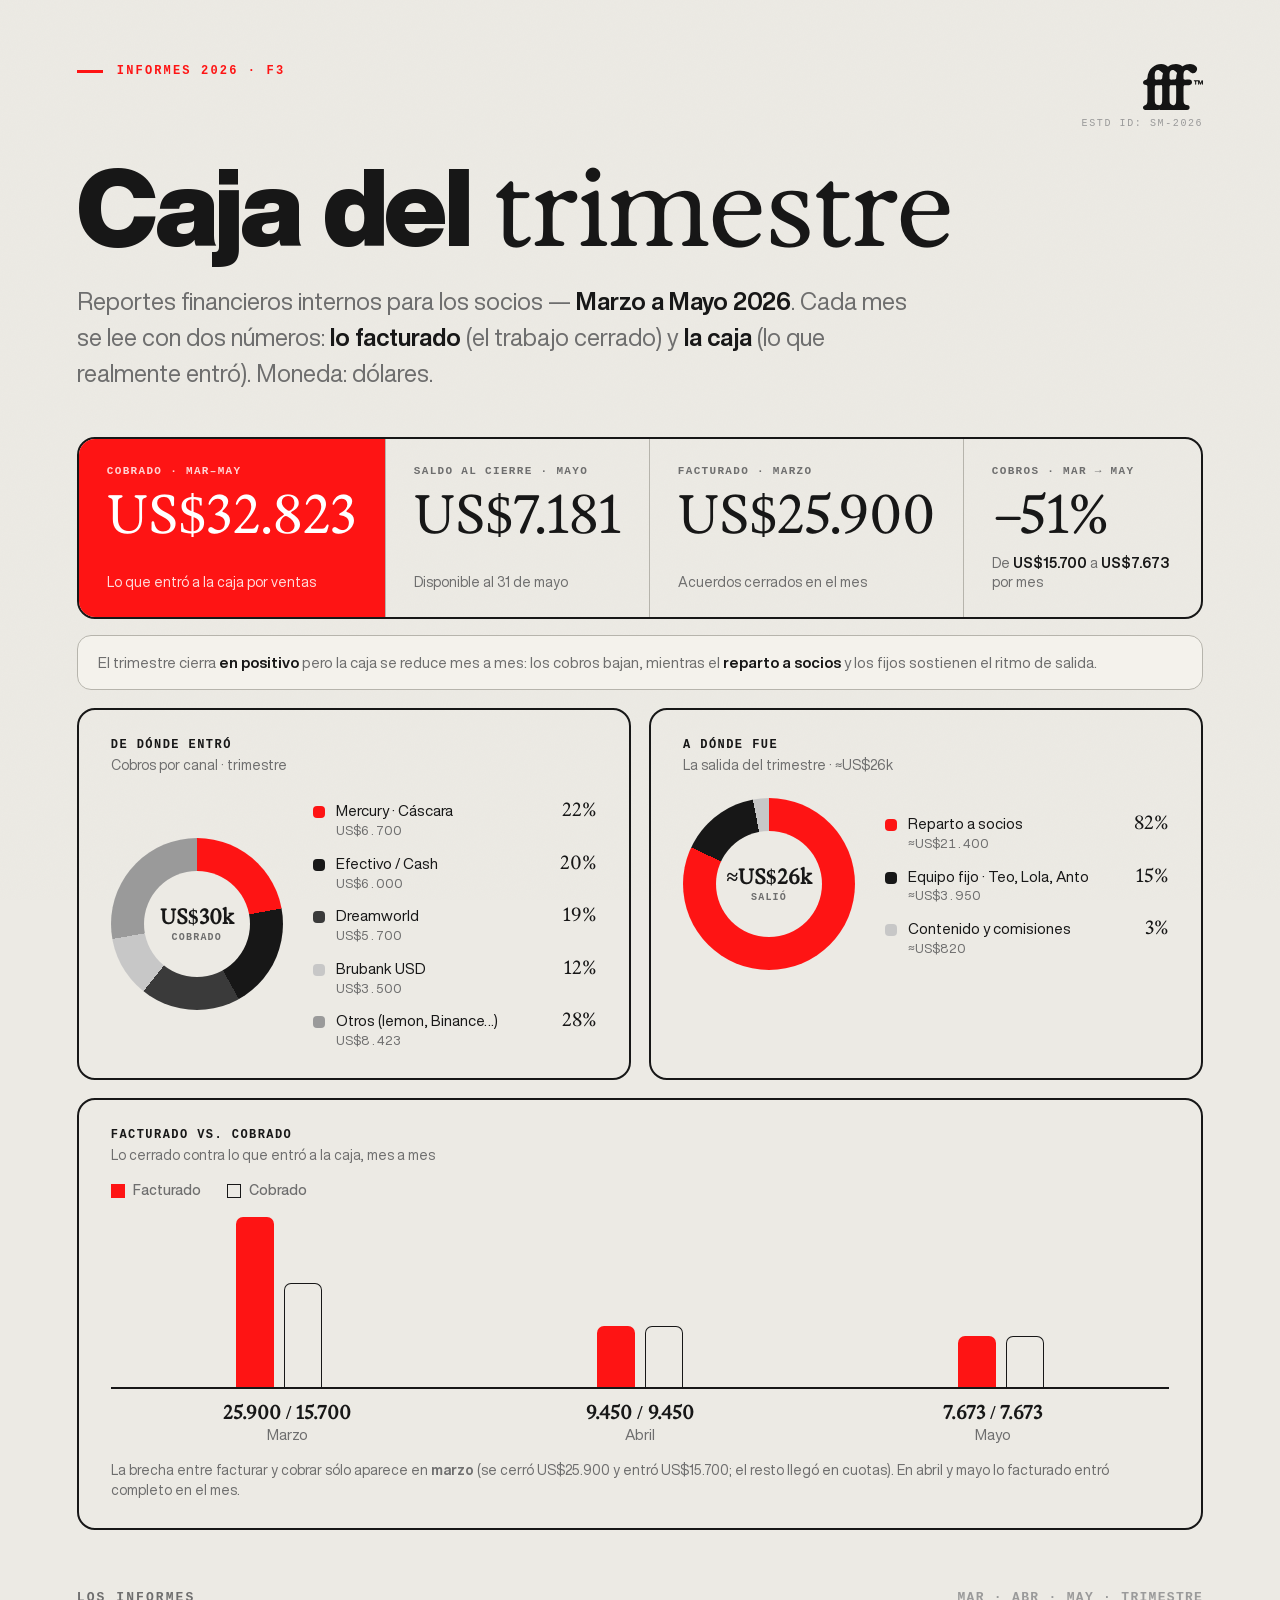
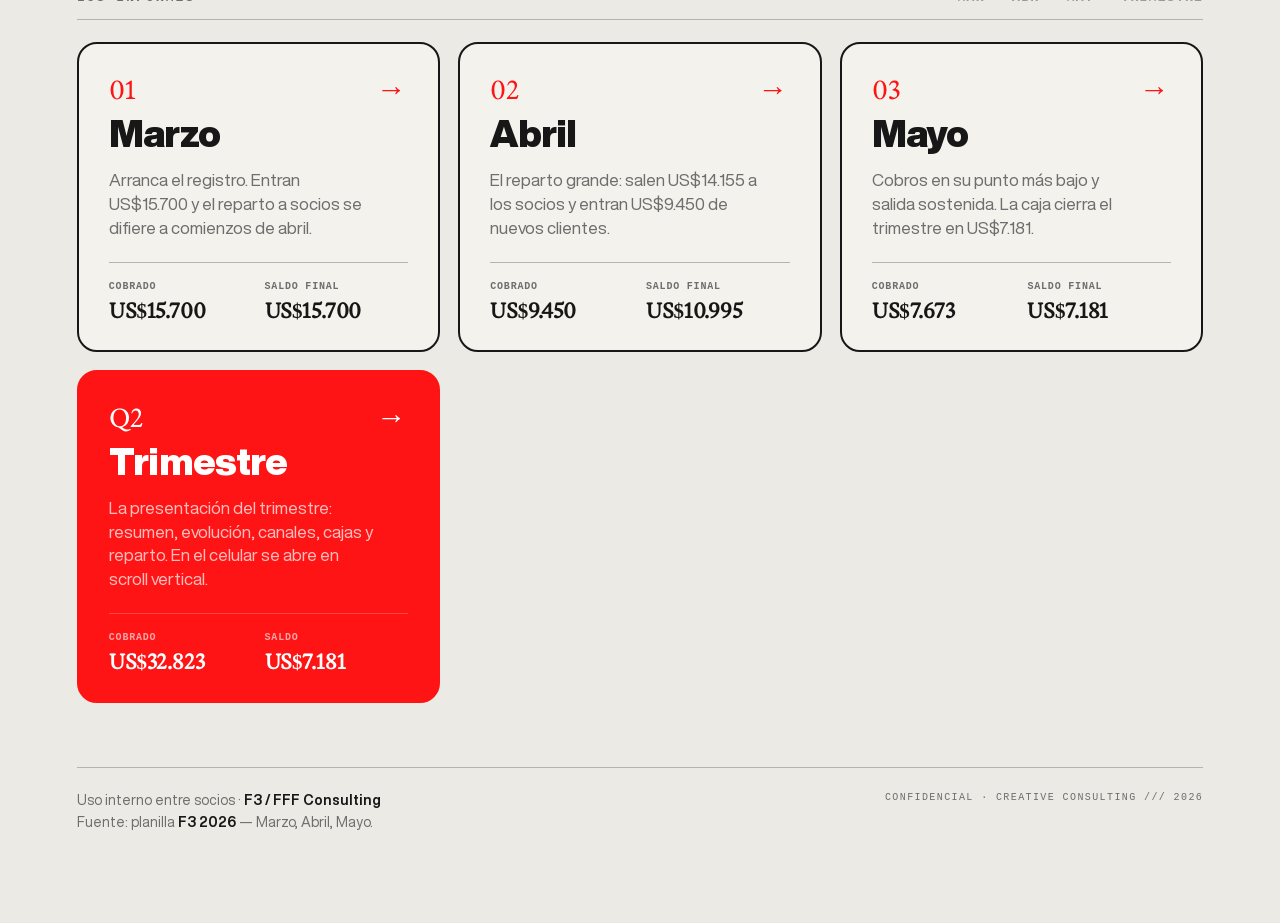
==== index.html @ 97f765ee "Publicar sitio de Informes Financieros F3 Hub estatico + decks mensuales (Marzo/Abril/Mayo) y trimes" ====
<!DOCTYPE html>
<html lang="es">
<head>
<meta charset="UTF-8">
<meta name="viewport" content="width=device-width, initial-scale=1.0">
<title>Informes 2026 · F3 · FFF Consulting</title>

<link rel="stylesheet" href="_ds/fff-consulting-f3-design-system-d499a412-2866-40d3-b0f6-82f96ce14326/tokens/fonts.css">
<link rel="stylesheet" href="_ds/fff-consulting-f3-design-system-d499a412-2866-40d3-b0f6-82f96ce14326/tokens/colors.css">
<link rel="stylesheet" href="_ds/fff-consulting-f3-design-system-d499a412-2866-40d3-b0f6-82f96ce14326/tokens/typography.css">

<style>
  @font-face { font-family:"Helvetica Now Display"; src:url("assets/fonts/HelveticaNowDisplay-Regular.woff2") format("woff2"); font-weight:400; font-style:normal; font-display:swap; }
  @font-face { font-family:"Helvetica Now Display"; src:url("assets/fonts/HelveticaNowDisplay-Medium.woff2") format("woff2"); font-weight:500; font-style:normal; font-display:swap; }
  @font-face { font-family:"Helvetica Now Display"; src:url("assets/fonts/HelveticaNowDisplay-Bold.woff2") format("woff2"); font-weight:700; font-style:normal; font-display:swap; }
  @font-face { font-family:"Helvetica Now Display"; src:url("assets/fonts/HelveticaNowDisplay-Black.woff2") format("woff2"); font-weight:900; font-style:normal; font-display:swap; }

  *{ box-sizing:border-box; margin:0; padding:0; }
  :root{
    --ink:var(--f3-negro); --red:var(--f3-acento); --paper:var(--f3-paper); --muted:var(--f3-gris-500);
    --line:#B6B4AC; --soft:#F4F2EC; --faint:var(--f3-gris-400);
  }
  html{ scroll-behavior:smooth; }
  html, body{ overflow-x:hidden; overscroll-behavior-x:none; max-width:100%; }
  body{ background:var(--paper); color:var(--ink);
    font-family:"Helvetica Now Display","Helvetica Neue",Helvetica,Arial,sans-serif;
    -webkit-font-smoothing:antialiased; padding:64px clamp(26px,6vw,118px) 90px; position:relative; }
  /* paper grain */
  body::before{ content:""; position:fixed; inset:0; pointer-events:none; z-index:0;
    background-image:url("data:image/svg+xml;utf8,<svg xmlns='http://www.w3.org/2000/svg' width='140' height='140'><filter id='n'><feTurbulence type='fractalNoise' baseFrequency='0.85' numOctaves='2' stitchTiles='stitch'/></filter><rect width='100%25' height='100%25' filter='url(%23n)' opacity='0.55'/></svg>");
    background-size:140px 140px; mix-blend-mode:multiply; opacity:0.04; }
  .wrap{ max-width:1320px; margin:0 auto; position:relative; z-index:1; }

  .em{ font-family:var(--font-display); font-style:normal; font-weight:400; }
  .num{ font-variant-numeric:tabular-nums; font-feature-settings:"tnum"; }
  .red{ color:var(--red); }

  /* ===== header ===== */
  header{ display:flex; justify-content:space-between; align-items:flex-start; gap:30px; }
  .kicker{ display:flex; align-items:center; gap:14px; font-family:var(--font-mono); font-size:12px; font-weight:700; letter-spacing:.18em; text-transform:uppercase; color:var(--red); }
  .kicker::before{ content:""; width:26px; height:3px; background:var(--red); }
  .brandmark{ display:flex; flex-direction:column; align-items:flex-end; gap:8px; }
  .brandmark img{ height:46px; }
  .stamp{ font-family:var(--font-mono); font-size:10px; letter-spacing:.16em; text-transform:uppercase; color:var(--faint); }
  h1{ font-weight:900; letter-spacing:-0.03em; line-height:.94; margin-top:26px; font-size:clamp(52px,8.4vw,108px); }
  h1 .em{ font-weight:400; letter-spacing:-0.01em; }
  .lede{ font-size:clamp(18px,2.1vw,24px); color:var(--muted); max-width:840px; line-height:1.5; margin-top:24px; }
  .lede b{ color:var(--ink); font-weight:700; }

  /* ===== dashboard ===== */
  .dash{ margin-top:46px; }
  .kpis{ display:grid; grid-template-columns:repeat(4,1fr); gap:0; border:2px solid var(--ink); border-radius:18px; overflow:hidden; }
  .kpi{ padding:26px 28px 24px; display:flex; flex-direction:column; min-height:178px; border-left:1.5px solid var(--line); }
  .kpi:first-child{ border-left:none; }
  .kpi.key{ background:var(--red); color:#fff; border-left-color:var(--red); }
  .kpi__l{ font-family:var(--font-mono); font-size:11px; font-weight:700; text-transform:uppercase; letter-spacing:.12em; color:var(--muted); }
  .kpi.key .kpi__l{ color:rgba(255,255,255,.82); }
  .kpi__v{ font-family:var(--font-display); font-size:54px; line-height:.9; margin-top:14px; color:var(--ink); font-variant-numeric:tabular-nums; }
  .kpi.key .kpi__v{ color:#fff; }
  .kpi__s{ font-size:14px; color:var(--muted); margin-top:auto; padding-top:12px; line-height:1.4; }
  .kpi.key .kpi__s{ color:rgba(255,255,255,.85); }
  .kpi__s b{ color:var(--ink); font-weight:700; }

  .dashnote{ font-size:15px; color:var(--muted); line-height:1.55; margin-top:16px; padding:15px 20px; border:1.5px solid var(--line); background:var(--soft); border-radius:14px; }
  .dashnote b{ color:var(--ink); font-weight:700; }

  .charts{ display:grid; grid-template-columns:1fr 1fr; gap:18px; margin-top:18px; }
  .chartcard{ border:2px solid var(--ink); padding:28px 32px; min-width:0; border-radius:18px; }
  .chartcard.full{ grid-column:1 / -1; }
  .chartcard__t{ font-family:var(--font-mono); font-size:12px; font-weight:700; text-transform:uppercase; letter-spacing:.12em; color:var(--ink); }
  .chartcard__sub{ font-size:14px; color:var(--muted); margin-top:5px; }

  .donutwrap{ display:flex; align-items:center; gap:30px; margin-top:24px; }
  .donut{ width:172px; height:172px; border-radius:50%; flex:0 0 auto; position:relative; }
  .donut::after{ content:""; position:absolute; inset:33px; background:var(--paper); border-radius:50%; }
  .donut__c{ position:absolute; inset:0; display:flex; flex-direction:column; align-items:center; justify-content:center; z-index:1; }
  .donut__c b{ font-family:var(--font-display); font-size:21px; color:var(--ink); line-height:1; white-space:nowrap; }
  .donut__c span{ font-family:var(--font-mono); font-size:10px; font-weight:700; text-transform:uppercase; letter-spacing:.12em; color:var(--muted); margin-top:5px; }
  .legend2{ display:flex; flex-direction:column; gap:11px; flex:1; min-width:0; }
  .lg{ display:flex; align-items:baseline; gap:11px; font-size:15px; line-height:1.25; }
  .lg .dot{ width:12px; height:12px; flex:0 0 auto; position:relative; top:2px; border-radius:4px; }
  .lg .nm{ flex:1; }
  .lg .amt{ color:var(--muted); font-size:13px; font-variant-numeric:tabular-nums; }
  .lg .pc{ font-family:var(--font-display); font-size:19px; font-variant-numeric:tabular-nums; }

  /* facturado/cobrado bars */
  .legend-row{ display:flex; gap:26px; margin-top:18px; font-size:14px; color:var(--muted); font-weight:500; }
  .legend-row i{ display:inline-block; width:14px; height:14px; margin-right:8px; vertical-align:middle; }
  .legend-row .sw-fact{ background:var(--red); }
  .legend-row .sw-cob{ background:transparent; border:1.5px solid var(--ink); }
  .barsmini{ display:flex; align-items:flex-end; gap:24px; height:172px; margin-top:18px; border-bottom:2px solid var(--ink); }
  .bm{ flex:1; display:flex; flex-direction:column; align-items:center; justify-content:flex-end; height:100%; }
  .bm__pair{ display:flex; gap:10px; align-items:flex-end; justify-content:center; height:100%; width:100%; }
  .b-fact{ width:38px; background:var(--red); border-radius:7px 7px 0 0; }
  .b-cob{ width:38px; background:transparent; border:1.5px solid var(--ink); border-bottom:none; border-radius:7px 7px 0 0; }
  .bm__cap{ display:flex; margin-top:12px; }
  .bm__m{ flex:1; text-align:center; font-size:15px; color:var(--muted); }
  .bm__m b{ display:block; color:var(--ink); font-family:var(--font-display); font-size:19px; margin-bottom:2px; }
  .chartcard__foot{ font-size:14px; color:var(--muted); margin-top:16px; line-height:1.45; }

  /* ===== section + cards ===== */
  .section-label{ font-family:var(--font-mono); font-size:13px; font-weight:700; text-transform:uppercase; letter-spacing:.16em; color:var(--muted);
    margin:60px 0 22px; padding-bottom:14px; border-bottom:1.5px solid var(--line); display:flex; justify-content:space-between; align-items:baseline; }
  .section-label span{ color:var(--faint); letter-spacing:.1em; }

  .grid{ display:grid; grid-template-columns:repeat(auto-fit,minmax(300px,1fr)); gap:18px; }
  .card{ display:flex; flex-direction:column; text-decoration:none; color:inherit; position:relative;
    background:var(--soft); border:2px solid var(--ink); padding:30px 30px 26px;
    transition:transform .16s ease, background .16s ease, color .16s ease; min-height:244px; border-radius:20px; }
  a.card:hover{ transform:translateY(-3px); background:#fff; }
  .card__no{ font-family:var(--font-display); font-size:26px; color:var(--red); }
  .card__month{ font-size:38px; font-weight:900; letter-spacing:-.02em; margin-top:4px; }
  .card__head{ font-size:17px; color:var(--muted); line-height:1.4; margin-top:12px; flex:1; padding-right:30px; }
  .card__res{ display:flex; gap:12px; margin-top:22px; padding-top:18px; border-top:1.5px solid var(--line); }
  .card__res div{ flex:1; min-width:0; }
  .card__res div span{ font-family:var(--font-mono); font-size:10px; font-weight:700; text-transform:uppercase; letter-spacing:.08em; color:var(--muted); display:block; }
  .card__res div b{ font-family:var(--font-display); font-size:21px; font-variant-numeric:tabular-nums; white-space:nowrap; display:block; margin-top:6px; letter-spacing:-0.01em; }
  .arrow{ position:absolute; top:30px; right:32px; font-family:var(--font-display); font-size:30px; color:var(--red); line-height:1; }

  /* summary cards = ink / red */
  .card.sum{ background:var(--ink); color:#fff; border-color:var(--ink); }
  .card.sum .card__month{ color:#fff; }
  .card.sum .card__head{ color:rgba(255,255,255,.72); }
  .card.sum .card__res{ border-top-color:rgba(255,255,255,.22); }
  .card.sum .card__res div span{ color:rgba(255,255,255,.62); }
  .card.sum .card__res div b{ color:#fff; }
  a.card.sum:hover{ background:#000; }
  .card.sum.red{ background:var(--red); border-color:var(--red); }
  .card.sum.red .card__no, .card.sum.red .arrow{ color:#fff; }
  a.card.sum.red:hover{ background:var(--accent-press); }

  footer{ margin-top:64px; padding-top:22px; border-top:1.5px solid var(--line); font-size:14px; color:var(--muted); line-height:1.55; display:flex; justify-content:space-between; gap:20px; flex-wrap:wrap; }
  footer b{ color:var(--ink); }
  footer .mono{ font-family:var(--font-mono); font-size:10px; letter-spacing:.14em; text-transform:uppercase; }

  @media (max-width:1100px){ .kpis{ grid-template-columns:1fr 1fr; } .kpi:nth-child(3){ border-left:none; } .kpi{ border-top:1.5px solid var(--line); } .kpi:nth-child(1),.kpi:nth-child(2){ border-top:none; } }
  @media (max-width:820px){ .charts{ grid-template-columns:1fr; } }
  @media (max-width:560px){ .kpis{ grid-template-columns:1fr; } .kpi{ border-left:none; border-top:1.5px solid var(--line); } .kpi:first-child{ border-top:none; }
    .donutwrap{ flex-direction:column; align-items:flex-start; } h1{ font-size:clamp(44px,13vw,64px); } .brandmark img{ height:32px; } }
</style>
</head>
<body>
<div class="wrap">

  <header>
    <div>
      <div class="kicker">Informes 2026 · F3</div>
    </div>
    <div class="brandmark">
      <img src="assets/logos/logo-principal-negro.svg" alt="F3 — FFF Consulting">
      <div class="stamp">ESTD ID: SM-2026</div>
    </div>
  </header>

  <h1>Caja del <span class="em">trimestre</span></h1>
  <p class="lede">Reportes financieros internos para los socios — <b>Marzo a Mayo 2026</b>. Cada mes se lee con dos números: <b>lo facturado</b> (el trabajo cerrado) y <b>la caja</b> (lo que realmente entró). Moneda: dólares.</p>

  <!-- ===== DASHBOARD ===== -->
  <div class="dash">
    <div class="kpis">
      <div class="kpi key">
        <div class="kpi__l">Cobrado · Mar–May</div>
        <div class="kpi__v num">US$32.823</div>
        <div class="kpi__s">Lo que entró a la caja por ventas</div>
      </div>
      <div class="kpi">
        <div class="kpi__l">Saldo al cierre · Mayo</div>
        <div class="kpi__v num">US$7.181</div>
        <div class="kpi__s">Disponible al 31 de mayo</div>
      </div>
      <div class="kpi">
        <div class="kpi__l">Facturado · Marzo</div>
        <div class="kpi__v num">US$25.900</div>
        <div class="kpi__s">Acuerdos cerrados en el mes</div>
      </div>
      <div class="kpi">
        <div class="kpi__l">Cobros · Mar → May</div>
        <div class="kpi__v num">−51%</div>
        <div class="kpi__s">De <b>US$15.700</b> a <b>US$7.673</b> por mes</div>
      </div>
    </div>
    <p class="dashnote">El trimestre cierra <b>en positivo</b> pero la caja se reduce mes a mes: los cobros bajan, mientras el <b>reparto a socios</b> y los fijos sostienen el ritmo de salida.</p>

    <div class="charts">
      <!-- donut: canales -->
      <div class="chartcard">
        <div class="chartcard__t">De dónde entró</div>
        <div class="chartcard__sub">Cobros por canal · trimestre</div>
        <div class="donutwrap">
          <div class="donut" style="background:conic-gradient(var(--f3-acento) 0 22.1%, var(--f3-negro) 22.1% 41.9%, var(--f3-gris-700) 41.9% 60.7%, var(--f3-gris-medio) 60.7% 72.2%, var(--f3-gris-400) 72.2% 100%);">
            <div class="donut__c"><b class="num">US$30k</b><span>Cobrado</span></div>
          </div>
          <div class="legend2">
            <div class="lg"><span class="dot" style="background:var(--f3-acento)"></span><span class="nm">Mercury · Cáscara<br><span class="amt">US$6.700</span></span><span class="pc">22%</span></div>
            <div class="lg"><span class="dot" style="background:var(--f3-negro)"></span><span class="nm">Efectivo / Cash<br><span class="amt">US$6.000</span></span><span class="pc">20%</span></div>
            <div class="lg"><span class="dot" style="background:var(--f3-gris-700)"></span><span class="nm">Dreamworld<br><span class="amt">US$5.700</span></span><span class="pc">19%</span></div>
            <div class="lg"><span class="dot" style="background:var(--f3-gris-medio)"></span><span class="nm">Brubank USD<br><span class="amt">US$3.500</span></span><span class="pc">12%</span></div>
            <div class="lg"><span class="dot" style="background:var(--f3-gris-400)"></span><span class="nm">Otros (lemon, Binance…)<br><span class="amt">US$8.423</span></span><span class="pc">28%</span></div>
          </div>
        </div>
      </div>

      <!-- donut: salida -->
      <div class="chartcard">
        <div class="chartcard__t">A dónde fue</div>
        <div class="chartcard__sub">La salida del trimestre · ≈US$26k</div>
        <div class="donutwrap">
          <div class="donut" style="background:conic-gradient(var(--f3-acento) 0 82%, var(--f3-negro) 82% 97%, var(--f3-gris-medio) 97% 100%);">
            <div class="donut__c"><b class="num">≈US$26k</b><span>Salió</span></div>
          </div>
          <div class="legend2">
            <div class="lg"><span class="dot" style="background:var(--f3-acento)"></span><span class="nm">Reparto a socios<br><span class="amt">≈US$21.400</span></span><span class="pc">82%</span></div>
            <div class="lg"><span class="dot" style="background:var(--f3-negro)"></span><span class="nm">Equipo fijo · Teo, Lola, Anto<br><span class="amt">≈US$3.950</span></span><span class="pc">15%</span></div>
            <div class="lg"><span class="dot" style="background:var(--f3-gris-medio)"></span><span class="nm">Contenido y comisiones<br><span class="amt">≈US$820</span></span><span class="pc">3%</span></div>
          </div>
        </div>
      </div>

      <!-- bars facturado vs cobrado -->
      <div class="chartcard full">
        <div class="chartcard__t">Facturado vs. cobrado</div>
        <div class="chartcard__sub">Lo cerrado contra lo que entró a la caja, mes a mes</div>
        <div class="legend-row"><span><i class="sw-fact"></i>Facturado</span><span><i class="sw-cob"></i>Cobrado</span></div>
        <div class="barsmini">
          <div class="bm"><div class="bm__pair"><div class="b-fact" style="height:100%"></div><div class="b-cob" style="height:61%"></div></div></div>
          <div class="bm"><div class="bm__pair"><div class="b-fact" style="height:36%"></div><div class="b-cob" style="height:36%"></div></div></div>
          <div class="bm"><div class="bm__pair"><div class="b-fact" style="height:30%"></div><div class="b-cob" style="height:30%"></div></div></div>
        </div>
        <div class="bm__cap">
          <div class="bm__m"><b>25.900 / 15.700</b>Marzo</div>
          <div class="bm__m"><b>9.450 / 9.450</b>Abril</div>
          <div class="bm__m"><b>7.673 / 7.673</b>Mayo</div>
        </div>
        <div class="chartcard__foot">La brecha entre facturar y cobrar sólo aparece en <b>marzo</b> (se cerró US$25.900 y entró US$15.700; el resto llegó en cuotas). En abril y mayo lo facturado entró completo en el mes.</div>
      </div>
    </div>
  </div>

  <!-- ===== MESES ===== -->
  <div class="section-label">Los informes<span>Mar · Abr · May · Trimestre</span></div>
  <div class="grid">
    <a class="card" href="marzo.html">
      <div class="card__no">01</div>
      <div class="card__month">Marzo</div>
      <p class="card__head">Arranca el registro. Entran US$15.700 y el reparto a socios se difiere a comienzos de abril.</p>
      <div class="card__res">
        <div><span>Cobrado</span><b class="num">US$15.700</b></div>
        <div><span>Saldo final</span><b class="num">US$15.700</b></div>
        <div class="arrow">→</div>
      </div>
    </a>
    <a class="card" href="abril.html">
      <div class="card__no">02</div>
      <div class="card__month">Abril</div>
      <p class="card__head">El reparto grande: salen US$14.155 a los socios y entran US$9.450 de nuevos clientes.</p>
      <div class="card__res">
        <div><span>Cobrado</span><b class="num">US$9.450</b></div>
        <div><span>Saldo final</span><b class="num">US$10.995</b></div>
        <div class="arrow">→</div>
      </div>
    </a>
    <a class="card" href="mayo.html">
      <div class="card__no">03</div>
      <div class="card__month">Mayo</div>
      <p class="card__head">Cobros en su punto más bajo y salida sostenida. La caja cierra el trimestre en US$7.181.</p>
      <div class="card__res">
        <div><span>Cobrado</span><b class="num">US$7.673</b></div>
        <div><span>Saldo final</span><b class="num">US$7.181</b></div>
        <div class="arrow">→</div>
      </div>
    </a>
    <a class="card sum red" href="trimestre.html">
      <div class="card__no">Q2</div>
      <div class="card__month">Trimestre</div>
      <p class="card__head">La presentación del trimestre: resumen, evolución, canales, cajas y reparto. En el celular se abre en scroll vertical.</p>
      <div class="card__res">
        <div><span>Cobrado</span><b class="num">US$32.823</b></div>
        <div><span>Saldo</span><b class="num">US$7.181</b></div>
        <div class="arrow">→</div>
      </div>
    </a>
  </div>

  <footer>
    <div>Uso interno entre socios · <b>F3 / FFF Consulting</b><br>Fuente: planilla <b>F3 2026</b> — Marzo, Abril, Mayo.</div>
    <div class="mono">Confidencial · Creative Consulting /// 2026</div>
  </footer>

</div>
</body>
</html>
---- _ds/fff-consulting-f3-design-system-d499a412-2866-40d3-b0f6-82f96ce14326/tokens/fonts.css ----
/* ============================================================
   FFF / F3 — WEBFONTS
   Three families per the brand book:
   01 Base       → Helvetica Neue (system stack; only Thin-Italic webfont shipped)
   02 Character  → Exposure (display, inkbleed variants)
   02 Manuscrita → MANIC (hand-drawn annotations, 5 cuts)
   ============================================================ */

/* --- 01 BASE — Helvetica Now Display (Thin Italic only ships as a webfont;
       the rest of the system relies on the platform Helvetica/Arial stack) --- */
@font-face {
  font-family: "Helvetica Now Display";
  src: url("../assets/fonts/HelveticaNowDisplay-ThinIta.woff2") format("woff2"),
       url("../assets/fonts/HelveticaNowDisplay-ThinIta.woff") format("woff");
  font-weight: 100;
  font-style: italic;
  font-display: swap;
}

/* --- 02 CHARACTER — Exposure (trial). Variable-ish width/ink axis shipped as
       three static cuts. [0] = clean, [-80]/[-90] = progressive inkbleed. --- */
@font-face {
  font-family: "Exposure";
  src: url("../assets/fonts/Exposure-0.otf") format("opentype");
  font-weight: 400;
  font-style: normal;
  font-display: swap;
}
@font-face {
  font-family: "Exposure Ink";
  src: url("../assets/fonts/Exposure-80.otf") format("opentype");
  font-weight: 400;
  font-style: normal;
  font-display: swap;
}
@font-face {
  font-family: "Exposure Ink Heavy";
  src: url("../assets/fonts/Exposure-90.otf") format("opentype");
  font-weight: 400;
  font-style: normal;
  font-display: swap;
}

/* --- 02 MANUSCRITA — MANIC (hand-drawn). Regular + 3 alternate cuts + sketches. --- */
@font-face {
  font-family: "MANIC";
  src: url("../assets/fonts/MANIC-Regular.woff2") format("woff2"),
       url("../assets/fonts/MANIC-Regular.woff") format("woff");
  font-weight: 400;
  font-style: normal;
  font-display: swap;
}
@font-face {
  font-family: "MANIC Alt 1";
  src: url("../assets/fonts/MANIC-Alternates1.woff2") format("woff2"),
       url("../assets/fonts/MANIC-Alternates1.woff") format("woff");
  font-weight: 400;
  font-style: normal;
  font-display: swap;
}
@font-face {
  font-family: "MANIC Alt 2";
  src: url("../assets/fonts/MANIC-Alternates2.woff2") format("woff2"),
       url("../assets/fonts/MANIC-Alternates2.woff") format("woff");
  font-weight: 400;
  font-style: normal;
  font-display: swap;
}
@font-face {
  font-family: "MANIC Alt 3";
  src: url("../assets/fonts/MANIC-Alternates3.woff2") format("woff2"),
       url("../assets/fonts/MANIC-Alternates3.woff") format("woff");
  font-weight: 400;
  font-style: normal;
  font-display: swap;
}
@font-face {
  font-family: "MANIC Sketches";
  src: url("../assets/fonts/MANIC-Sketches.woff2") format("woff2"),
       url("../assets/fonts/MANIC-Sketches.woff") format("woff");
  font-weight: 400;
  font-style: normal;
  font-display: swap;
}
---- _ds/fff-consulting-f3-design-system-d499a412-2866-40d3-b0f6-82f96ce14326/tokens/colors.css ----
/* ============================================================
   FFF / F3 — COLOR
   "Paleta Cromática" — monochrome system + single signal red.
   Source: Branding F3, p.9 (Cáscara Collective, 2026).
   ============================================================ */
:root {
  /* --- Base palette (exact brand hexes) --- */
  --f3-negro:        #171717; /* Negro        — primary ink / backgrounds */
  --f3-gris-oscuro:  #2D2D2D; /* Gris Oscuro  — raised surfaces on black   */
  --f3-gris-medio:   #C7C7C7; /* Gris Medio   — borders, muted UI          */
  --f3-gris-claro:   #EDEDED; /* Gris Claro   — light surfaces, fills       */
  --f3-blanco:       #FAFAFA; /* Blanco       — paper / page               */
  --f3-acento:       #FE1414; /* Acento       — signal red, used sparingly  */

  /* --- Extra neutral steps derived for UI depth (not in book, kept on-hue) --- */
  --f3-gris-700:     #3A3A3A;
  --f3-gris-500:     #6E6E6E;
  --f3-gris-400:     #9A9A9A;
  --f3-acento-press: #D40D0D; /* darker red for pressed/active states */

  /* --- Paper: the warm editorial stock the book is printed on. The
         official Blanco is #FAFAFA (cold); in use the surface reads as a
         warm-neutral paper. Use --surface-paper for editorial layouts. --- */
  --f3-paper:        #ECEAE4; /* warm bone paper — the default canvas      */
  --f3-paper-2:      #E3E0D8; /* a half-step deeper warm paper             */
  --f3-ink-warm:     #1A1815; /* near-black with a warm cast (dark spreads)*/

  /* --- Semantic aliases — light context (PAPER is the default) --- */
  --bg-page:         var(--f3-paper);
  --surface-paper:   var(--f3-paper);
  --bg-subtle:       var(--f3-paper-2);
  --surface-card:    var(--f3-blanco);
  --surface-raised:  #FFFFFF;
  --border-default:  var(--f3-gris-medio);
  --border-strong:   var(--f3-negro);
  --text-primary:    var(--f3-negro);
  --text-secondary:  var(--f3-gris-500);
  --text-muted:      var(--f3-gris-400);
  --text-inverse:    var(--f3-blanco);
  --accent:          var(--f3-acento);
  --accent-press:    var(--f3-acento-press);
  --on-accent:       var(--f3-blanco);

  /* --- Semantic aliases — dark context (ink) --- */
  --bg-ink:          var(--f3-negro);
  --surface-ink:     var(--f3-gris-oscuro);
  --surface-ink-2:   var(--f3-gris-700);
  --border-ink:      var(--f3-gris-700);
  --text-on-ink:     var(--f3-blanco);
  --text-on-ink-dim: var(--f3-gris-400);
}
---- _ds/fff-consulting-f3-design-system-d499a412-2866-40d3-b0f6-82f96ce14326/tokens/typography.css ----
/* ============================================================
   FFF / F3 — TYPOGRAPHY TOKENS
   Three roles, used together on a page:
   01 Base       Helvetica   → set BOLD/BLACK for statements & headings,
                               regular for body, spaced-caps for labels.
   02 Character  Exposure    → the ink-bleed editorial serif for monumental
                               display words (Ambition / Diplomacy / Roadmap).
   03 Annotation MANIC       → hand-drawn marker for diagram labels & marks
                               (F+1 Estrategia…) and the fff lockup.
   Helvetica is the workhorse; reach for big BOLD weights, not thin.
   ============================================================ */
:root {
  /* --- Families --- */
  /* Base is Helvetica per the book; only Thin-Italic ships as a webfont so the
     working face is the platform Helvetica Neue / Arial grotesque. */
  --font-base:      "Helvetica Now Display", "Helvetica Neue", Helvetica, Arial, sans-serif;
  --font-display:   "Exposure", "Exposure Ink", Georgia, "Times New Roman", serif;
  --font-ink:       "Exposure Ink", "Exposure", "Helvetica Neue", sans-serif;
  --font-ink-heavy: "Exposure Ink Heavy", "Exposure", "Helvetica Neue", sans-serif;
  --font-mark:      "MANIC", "Rockwell", "Roboto Slab", Georgia, serif;
  --font-hand:      "MANIC", "Bradley Hand", "Segoe Print", "Comic Sans MS", cursive; /* hand-drawn marker annotations */
  --font-mono:      ui-monospace, "SFMono-Regular", Menlo, Consolas, monospace;

  /* --- Weights (Helvetica base) --- */
  --w-thin:    100; /* @kind other */
  --w-light:   300; /* @kind other */
  --w-regular: 400; /* @kind other */
  --w-medium:  500; /* @kind other */
  --w-bold:    700; /* @kind other */
  --w-black:   900; /* @kind other */

  /* --- Type scale (rem, 16px root). Editorial: big jumps, tight display tracking --- */
  --fs-2xs:  0.6875rem;  /* 11px — micro labels, stamps        */
  --fs-xs:   0.75rem;    /* 12px — captions, eyebrows           */
  --fs-sm:   0.875rem;   /* 14px — secondary UI                 */
  --fs-base: 1rem;       /* 16px — body                         */
  --fs-md:   1.125rem;   /* 18px — lead body                    */
  --fs-lg:   1.5rem;     /* 24px — small headings               */
  --fs-xl:   2rem;       /* 32px — headings                     */
  --fs-2xl:  3rem;       /* 48px — display                      */
  --fs-3xl:  4.5rem;     /* 72px — big display                  */
  --fs-4xl:  7rem;       /* 112px — hero / wordmark scale       */
  --fs-5xl:  11rem;      /* 176px — billboard                   */

  /* --- Line heights --- */
  --lh-tight:   0.92;  /* @kind other */
  --lh-snug:    1.05;  /* @kind other */
  --lh-heading: 1.12;  /* @kind other */
  --lh-body:    1.5;   /* @kind other */
  --lh-relaxed: 1.65;  /* @kind other */

  /* --- Letter spacing --- */
  --ls-tighter: -0.04em; /* @kind other */
  --ls-tight:   -0.02em; /* @kind other */
  --ls-normal:  0em;     /* @kind other */
  --ls-wide:    0.08em;  /* @kind other */
  --ls-wider:   0.18em;  /* @kind other */

  /* --- Semantic text roles ---
     Headings lean BOLD/BLACK Helvetica (the book's voice), tight tracking.
     Display = Exposure serif. Labels = spaced caps. --- */
  --text-display:  var(--w-regular) var(--fs-3xl)/var(--lh-tight) var(--font-display);
  --text-statement:var(--w-bold)    var(--fs-2xl)/0.98 var(--font-base);
  --text-h1:       var(--w-bold)    var(--fs-2xl)/var(--lh-heading) var(--font-base);
  --text-h2:       var(--w-bold)    var(--fs-xl)/var(--lh-heading) var(--font-base);
  --text-h3:       var(--w-medium)  var(--fs-lg)/var(--lh-snug) var(--font-base);
  --text-body:     var(--w-regular) var(--fs-base)/var(--lh-body) var(--font-base);
  --text-label:    var(--w-medium)  var(--fs-xs)/1 var(--font-base);
  --text-caption:  var(--w-regular) var(--fs-xs)/var(--lh-snug) var(--font-base);
}
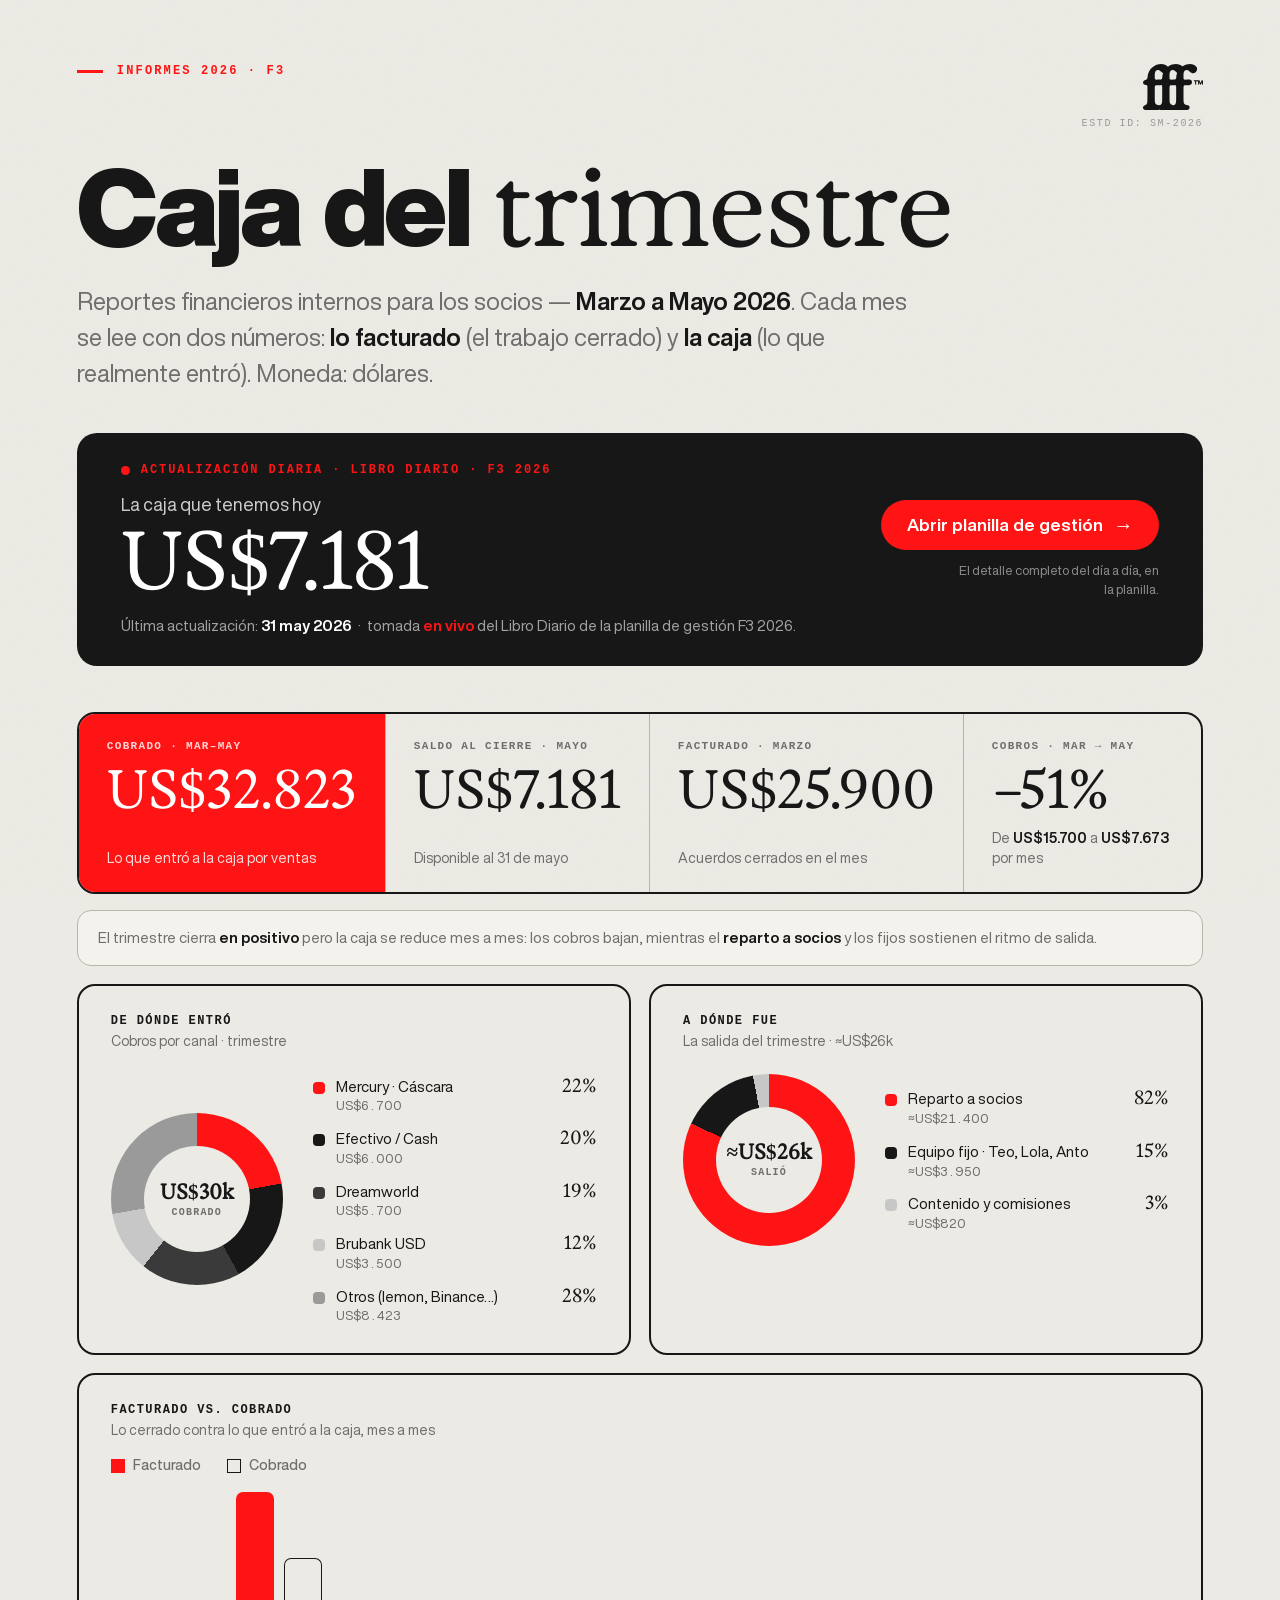
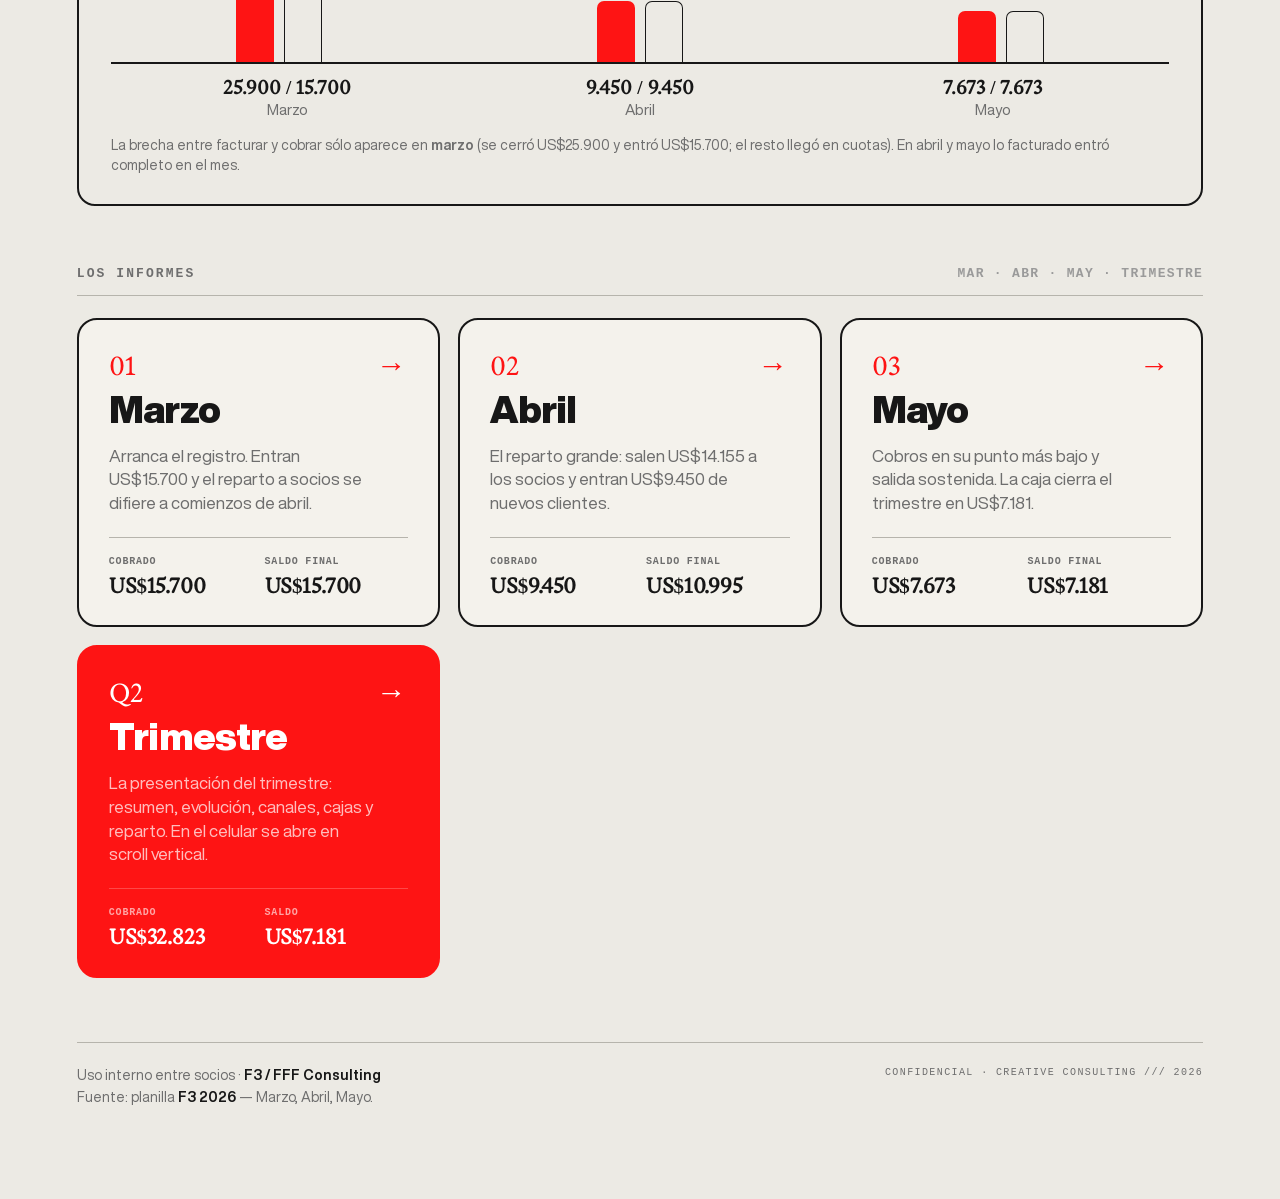
==== commit 54ace005: "Agregar contador de "Caja a hoy" en vivo (como en Cascara) Franja en el home que muestra el saldo de" ====
--- a/index.html
+++ b/index.html
@@ -47,6 +47,38 @@
   .lede{ font-size:clamp(18px,2.1vw,24px); color:var(--muted); max-width:840px; line-height:1.5; margin-top:24px; }
   .lede b{ color:var(--ink); font-weight:700; }
 
+  /* ===== caja a hoy (en vivo) ===== */
+  .live{ margin-top:42px; background:var(--ink); color:#fff; border-radius:20px;
+    padding:30px clamp(28px,4vw,44px); display:grid; grid-template-columns:1fr auto;
+    align-items:center; gap:30px 44px; position:relative; z-index:1; }
+  .live__main{ min-width:0; }
+  .live__kick{ display:flex; align-items:center; gap:11px; font-family:var(--font-mono); font-size:12px;
+    font-weight:700; text-transform:uppercase; letter-spacing:.16em; color:var(--red); }
+  .live__dot{ width:9px; height:9px; border-radius:50%; background:var(--red); flex:0 0 auto;
+    box-shadow:0 0 0 0 rgba(254,20,20,.55); animation:livepulse 2.4s ease-out infinite; }
+  @keyframes livepulse{ 0%{ box-shadow:0 0 0 0 rgba(254,20,20,.5);} 70%{ box-shadow:0 0 0 10px rgba(254,20,20,0);} 100%{ box-shadow:0 0 0 0 rgba(254,20,20,0);} }
+  @media (prefers-reduced-motion:reduce){ .live__dot{ animation:none; } }
+  .live__l{ font-size:18px; color:rgba(255,255,255,.78); margin-top:16px; }
+  .live__v{ font-family:var(--font-display); font-size:clamp(52px,7vw,82px); line-height:.92; margin-top:8px;
+    color:#fff; font-variant-numeric:tabular-nums; letter-spacing:-.01em; }
+  .live__upd{ font-size:15px; color:rgba(255,255,255,.6); margin-top:16px; line-height:1.45; }
+  .live__upd b{ color:#fff; font-weight:700; }
+  .live__upd .liveem{ color:var(--red); font-weight:700; }
+  .live__cta{ display:flex; flex-direction:column; align-items:flex-end; gap:12px; flex:0 0 auto; }
+  .live__btn{ display:inline-flex; align-items:center; gap:10px; text-decoration:none; background:var(--red);
+    color:#fff; font-size:17px; font-weight:700; padding:15px 26px; border-radius:999px; white-space:nowrap;
+    transition:background .18s ease, transform .12s; }
+  .live__btn:hover{ background:#D40D0D; }
+  .live__btn:active{ transform:scale(.97); }
+  .live__btn .ar{ font-family:var(--font-display); font-size:20px; line-height:1; }
+  .live__hint{ font-size:13px; color:rgba(255,255,255,.5); text-align:right; max-width:210px; line-height:1.4; }
+  @media (max-width:760px){
+    .live{ grid-template-columns:1fr; gap:24px; }
+    .live__cta{ align-items:flex-start; }
+    .live__hint{ text-align:left; }
+    .live__btn{ width:100%; justify-content:center; }
+  }
+
   /* ===== dashboard ===== */
   .dash{ margin-top:46px; }
   .kpis{ display:grid; grid-template-columns:repeat(4,1fr); gap:0; border:2px solid var(--ink); border-radius:18px; overflow:hidden; }
@@ -154,6 +186,20 @@
 
   <h1>Caja del <span class="em">trimestre</span></h1>
   <p class="lede">Reportes financieros internos para los socios — <b>Marzo a Mayo 2026</b>. Cada mes se lee con dos números: <b>lo facturado</b> (el trabajo cerrado) y <b>la caja</b> (lo que realmente entró). Moneda: dólares.</p>
+
+  <!-- ===== CAJA A HOY (en vivo) ===== -->
+  <div class="live" id="cajaHoy" style="display:none">
+    <div class="live__main">
+      <div class="live__kick"><span class="live__dot"></span>Actualización diaria · Libro Diario · F3 2026</div>
+      <div class="live__l">La caja que tenemos hoy</div>
+      <div class="live__v num" id="cajaVal">—</div>
+      <div class="live__upd">Última actualización: <b id="cajaFecha">—</b> &nbsp;·&nbsp; tomada <span class="liveem">en vivo</span> del Libro Diario de la planilla de gestión F3 2026.</div>
+    </div>
+    <div class="live__cta">
+      <a class="live__btn" href="https://docs.google.com/spreadsheets/d/1H-D5D0Liw12v6Vu11hz9Pdu4uFPIbD0kylk6HR-kLMU/edit" target="_blank" rel="noopener">Abrir planilla de gestión <span class="ar">→</span></a>
+      <div class="live__hint">El detalle completo del día a día, en la planilla.</div>
+    </div>
+  </div>
 
   <!-- ===== DASHBOARD ===== -->
   <div class="dash">
@@ -287,5 +333,33 @@
   </footer>
 
 </div>
+
+<script>
+  // Caja a hoy — mismo mecanismo que el sitio de Cáscara:
+  // lee data/cash.json (lo actualiza a diario apps-script-cash.gs desde la planilla F3 2026).
+  // Si no hay dato o falla la lectura, la franja simplemente no se muestra.
+  (function () {
+    var meses = ['ene','feb','mar','abr','may','jun','jul','ago','sep','oct','nov','dic'];
+    function money(v) {
+      if (v === null || v === undefined || v === '') return '';
+      var n = Number(v); if (isNaN(n)) return String(v);
+      return (n < 0 ? '−' : '') + 'US$' + Math.round(Math.abs(n)).toLocaleString('es-AR');
+    }
+    function fmtFecha(iso) {
+      var m = /^(\d{4})-(\d{2})-(\d{2})/.exec(iso || '');
+      if (!m) return iso || '';
+      return Number(m[3]) + ' ' + meses[Number(m[2]) - 1] + ' ' + m[1];
+    }
+    fetch('data/cash.json?v=' + Date.now())
+      .then(function (r) { return r.ok ? r.json() : null; })
+      .then(function (c) {
+        if (!c || c.cash == null) return;
+        document.getElementById('cajaVal').textContent = money(c.cash);
+        document.getElementById('cajaFecha').textContent = fmtFecha(c.fecha);
+        document.getElementById('cajaHoy').style.display = 'grid';
+      })
+      .catch(function () {});
+  })();
+</script>
 </body>
 </html>
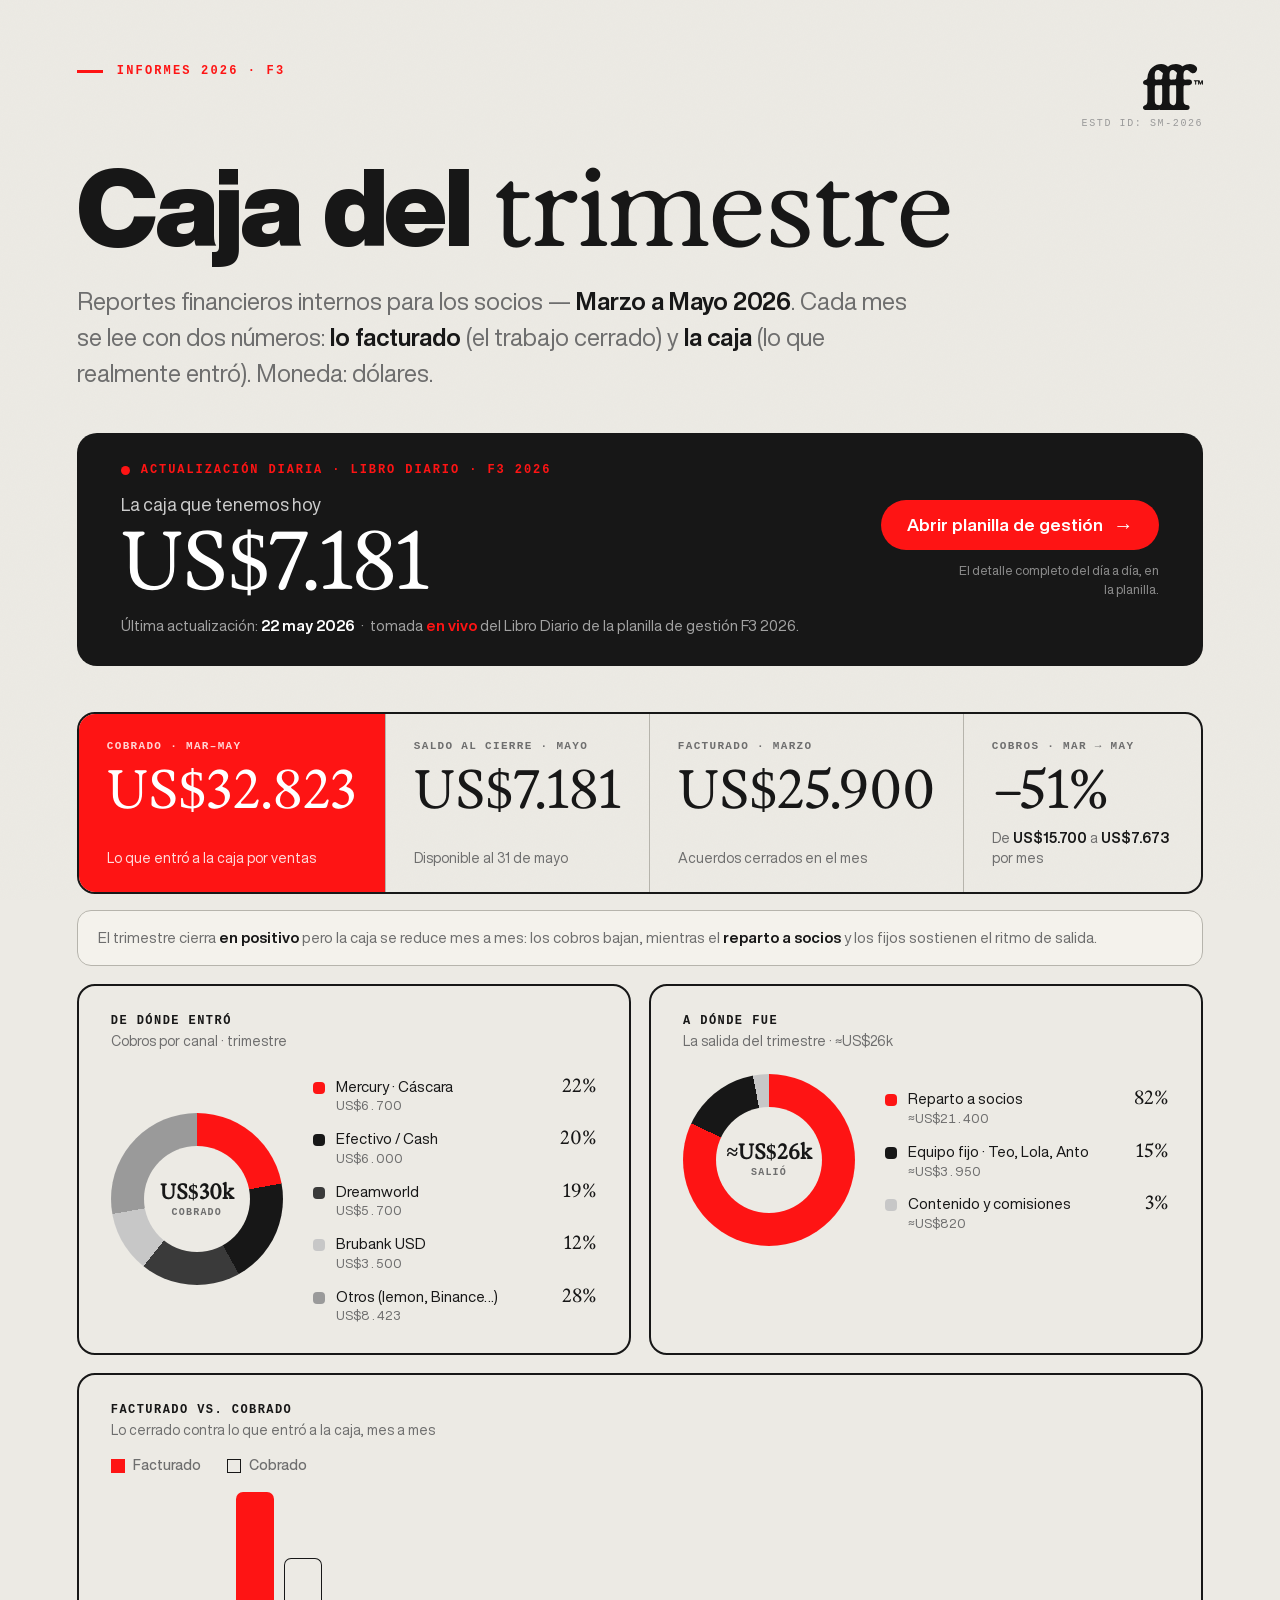
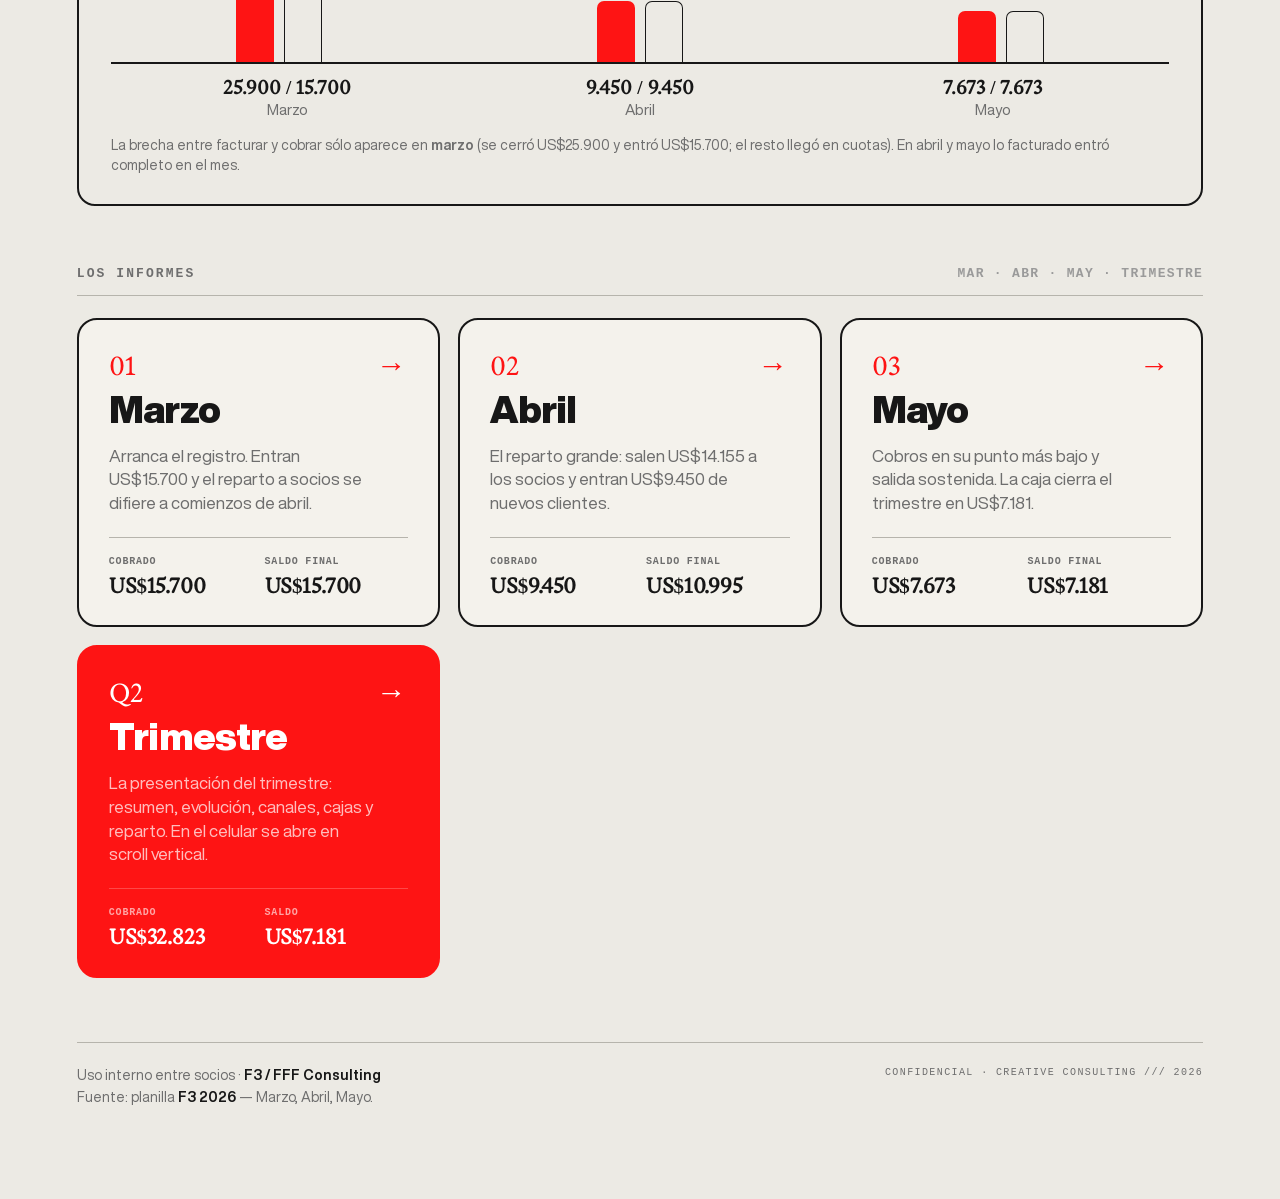
==== commit 46965773: "Quitar apps-script-cash.gs: la caja se actualiza con tarea programada de Claude Reemplazamos el endp" ====
--- a/index.html
+++ b/index.html
@@ -336,7 +336,7 @@
 
 <script>
   // Caja a hoy — mismo mecanismo que el sitio de Cáscara:
-  // lee data/cash.json (lo actualiza a diario apps-script-cash.gs desde la planilla F3 2026).
+  // lee data/cash.json (lo actualiza a diario una tarea programada de Claude que lee la planilla F3 2026).
   // Si no hay dato o falla la lectura, la franja simplemente no se muestra.
   (function () {
     var meses = ['ene','feb','mar','abr','may','jun','jul','ago','sep','oct','nov','dic'];
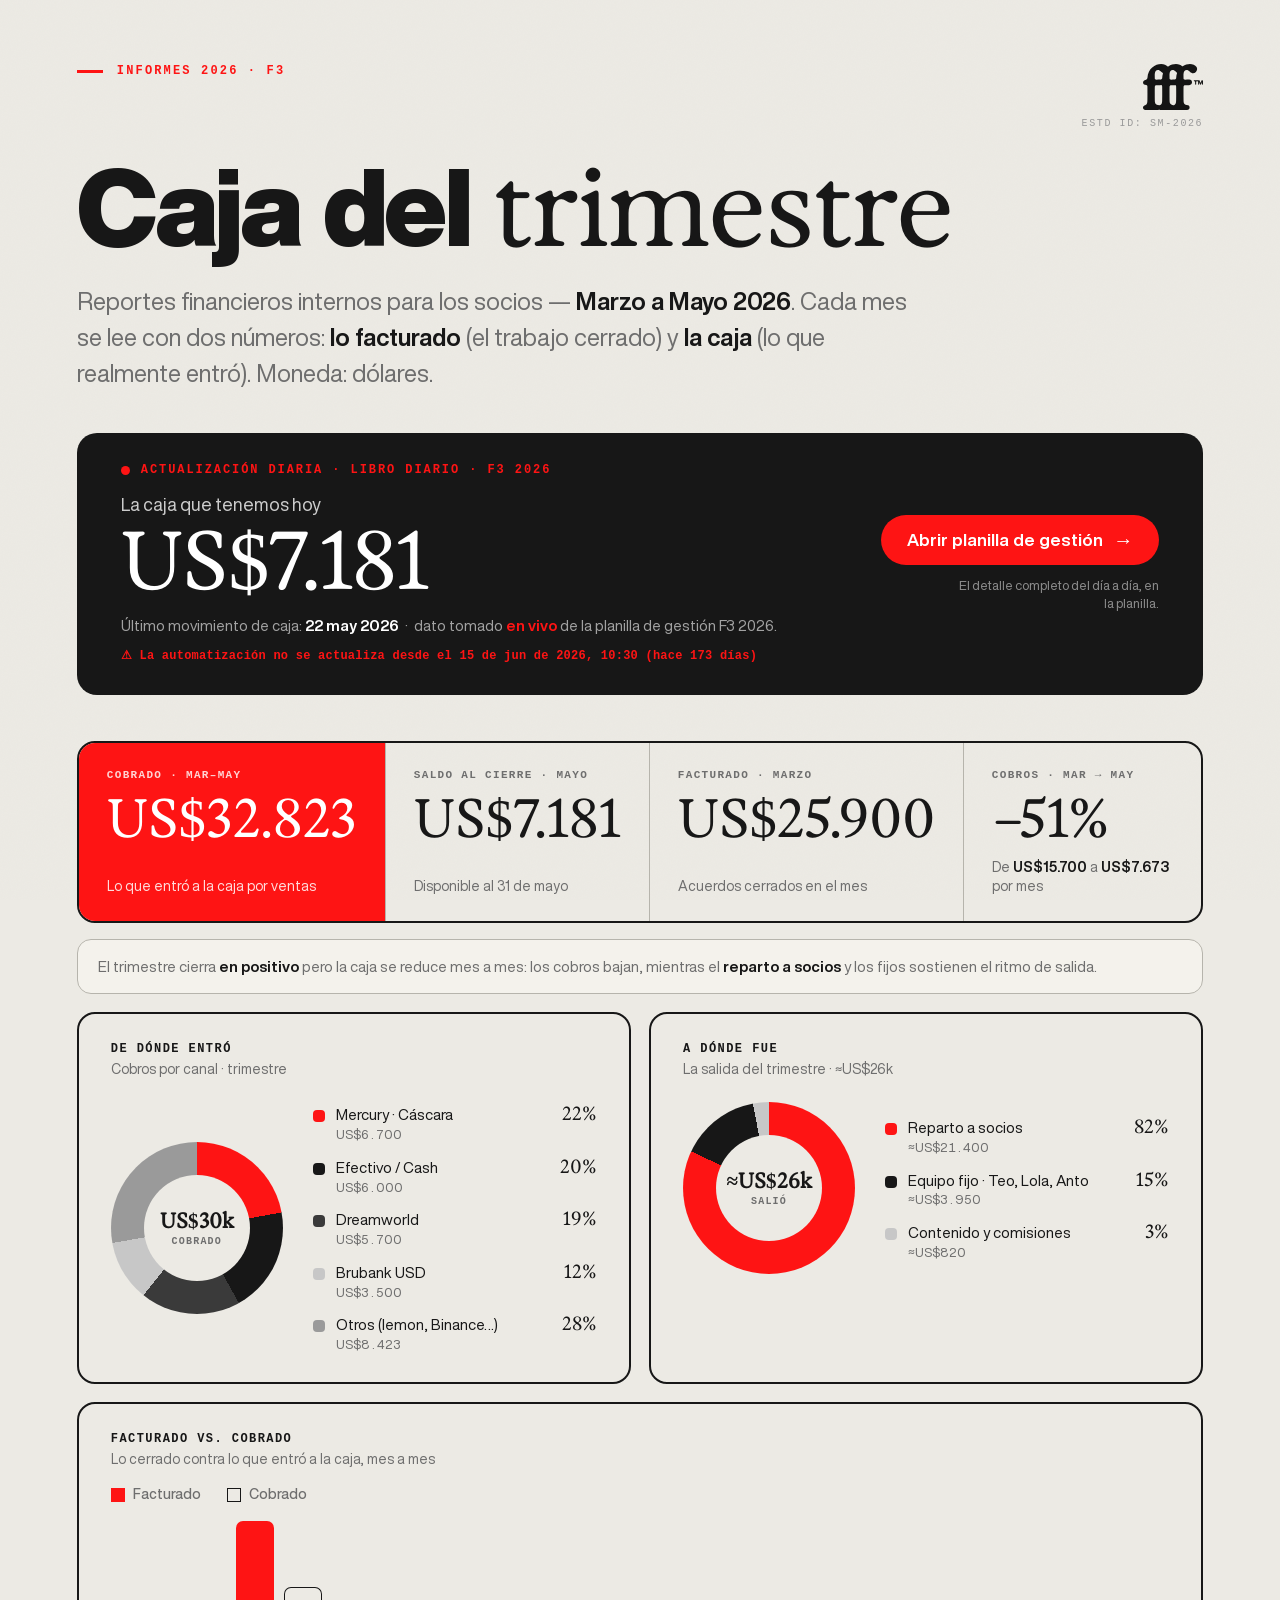
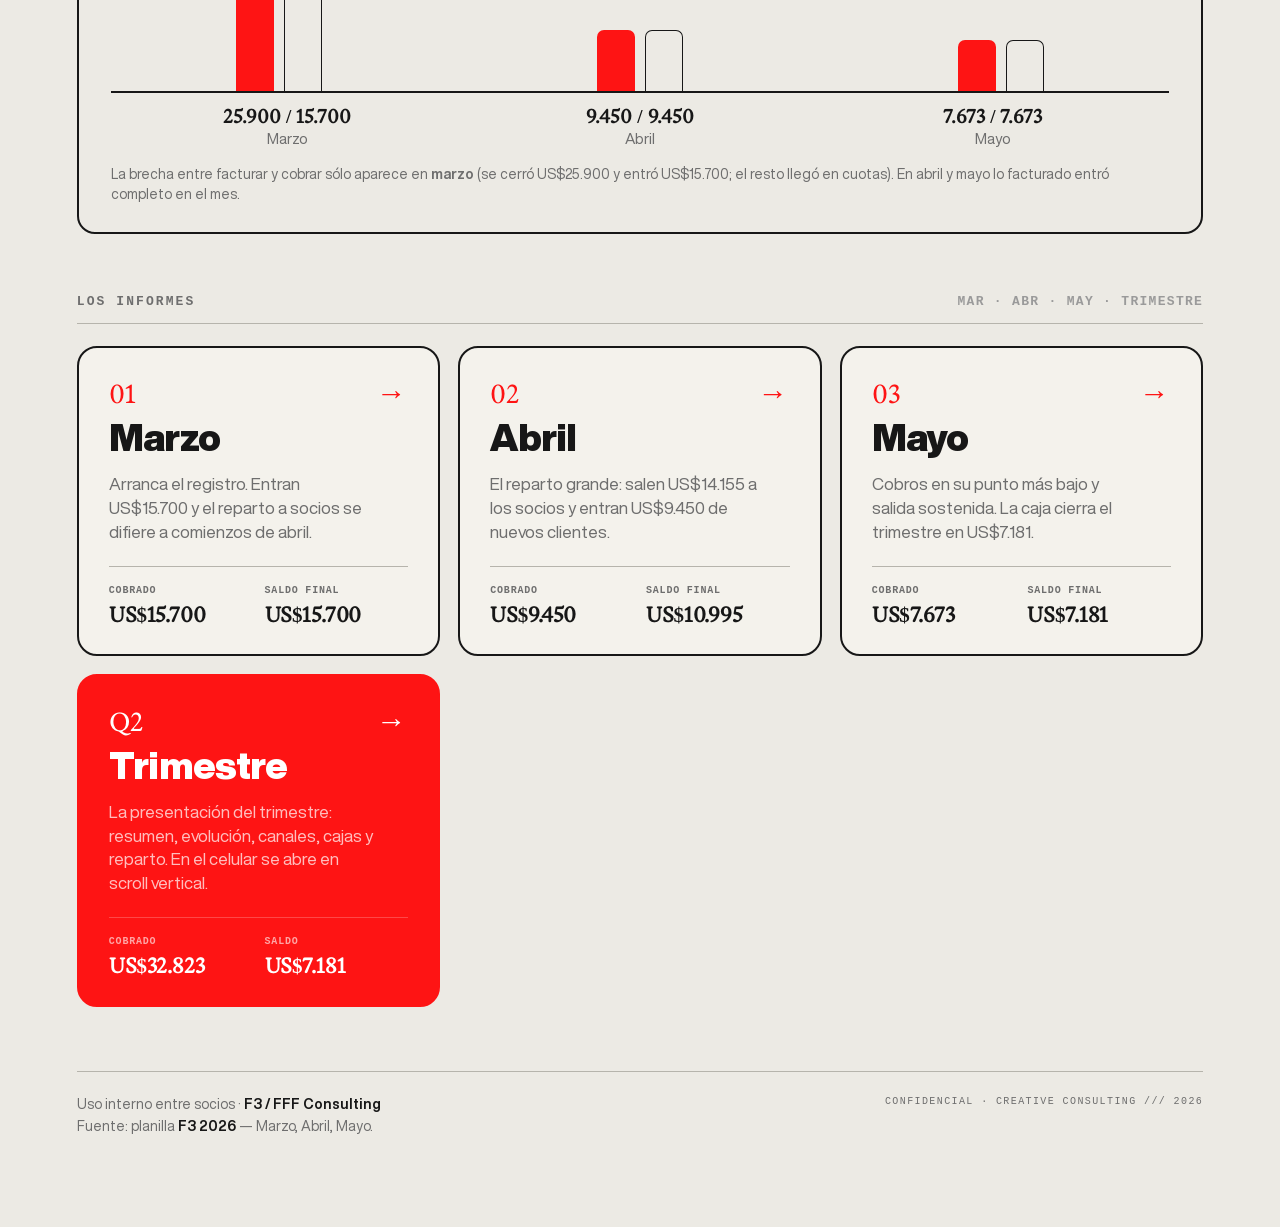
==== commit c3fbf4f8: "Mostrar fecha/hora de la ultima sincronizacion de la automatizacion El contador ahora muestra cuando" ====
--- a/index.html
+++ b/index.html
@@ -64,6 +64,8 @@
   .live__upd{ font-size:15px; color:rgba(255,255,255,.6); margin-top:16px; line-height:1.45; }
   .live__upd b{ color:#fff; font-weight:700; }
   .live__upd .liveem{ color:var(--red); font-weight:700; }
+  .live__sync{ font-family:var(--font-mono); font-size:12px; letter-spacing:.04em; color:rgba(255,255,255,.45); margin-top:12px; line-height:1.4; }
+  .live__sync.stale{ color:var(--red); font-weight:700; letter-spacing:.02em; }
   .live__cta{ display:flex; flex-direction:column; align-items:flex-end; gap:12px; flex:0 0 auto; }
   .live__btn{ display:inline-flex; align-items:center; gap:10px; text-decoration:none; background:var(--red);
     color:#fff; font-size:17px; font-weight:700; padding:15px 26px; border-radius:999px; white-space:nowrap;
@@ -193,7 +195,8 @@
       <div class="live__kick"><span class="live__dot"></span>Actualización diaria · Libro Diario · F3 2026</div>
       <div class="live__l">La caja que tenemos hoy</div>
       <div class="live__v num" id="cajaVal">—</div>
-      <div class="live__upd">Última actualización: <b id="cajaFecha">—</b> &nbsp;·&nbsp; tomada <span class="liveem">en vivo</span> del Libro Diario de la planilla de gestión F3 2026.</div>
+      <div class="live__upd">Último movimiento de caja: <b id="cajaFecha">—</b> &nbsp;·&nbsp; dato tomado <span class="liveem">en vivo</span> de la planilla de gestión F3 2026.</div>
+      <div class="live__sync" id="cajaSync"></div>
     </div>
     <div class="live__cta">
       <a class="live__btn" href="https://docs.google.com/spreadsheets/d/1H-D5D0Liw12v6Vu11hz9Pdu4uFPIbD0kylk6HR-kLMU/edit" target="_blank" rel="noopener">Abrir planilla de gestión <span class="ar">→</span></a>
@@ -350,12 +353,31 @@
       if (!m) return iso || '';
       return Number(m[3]) + ' ' + meses[Number(m[2]) - 1] + ' ' + m[1];
     }
+    // Timestamp completo (fecha + hora, en horario de Argentina) de la última corrida de la automatización.
+    function fmtStamp(iso) {
+      var d = new Date(iso || '');
+      if (isNaN(d.getTime())) return '';
+      return d.toLocaleString('es-AR', { timeZone: 'America/Argentina/Buenos_Aires',
+        day: 'numeric', month: 'short', year: 'numeric', hour: '2-digit', minute: '2-digit', hour12: false });
+    }
     fetch('data/cash.json?v=' + Date.now())
       .then(function (r) { return r.ok ? r.json() : null; })
       .then(function (c) {
         if (!c || c.cash == null) return;
         document.getElementById('cajaVal').textContent = money(c.cash);
         document.getElementById('cajaFecha').textContent = fmtFecha(c.fecha);
+        // Latido de la automatización: cuándo sincronizó por última vez. Si hace > 2 días, lo marca en rojo.
+        var sync = document.getElementById('cajaSync');
+        var stamp = fmtStamp(c.actualizado);
+        if (stamp) {
+          var days = (Date.now() - new Date(c.actualizado).getTime()) / 86400000;
+          if (days > 2) {
+            sync.textContent = '⚠ La automatización no se actualiza desde el ' + stamp + ' (hace ' + Math.floor(days) + ' días)';
+            sync.classList.add('stale');
+          } else {
+            sync.textContent = 'Automatización · última sincronización: ' + stamp;
+          }
+        }
         document.getElementById('cajaHoy').style.display = 'grid';
       })
       .catch(function () {});
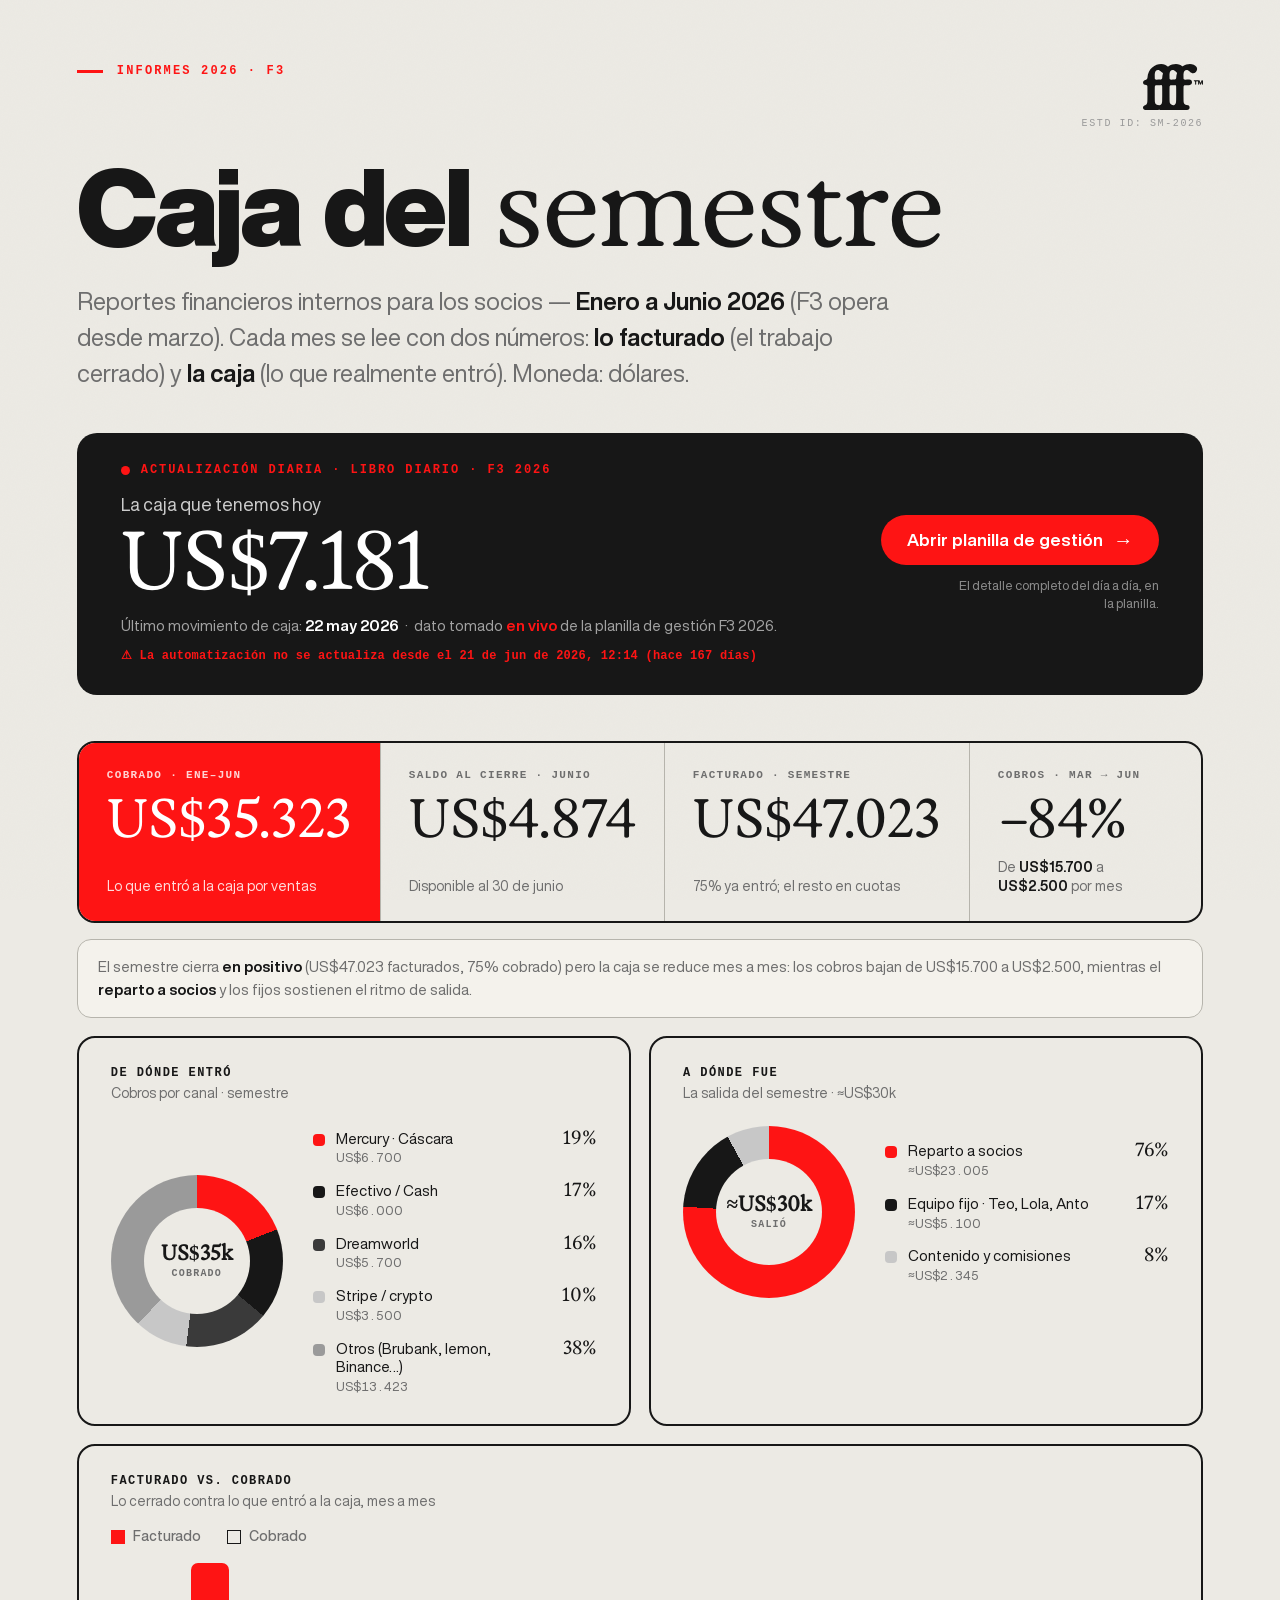
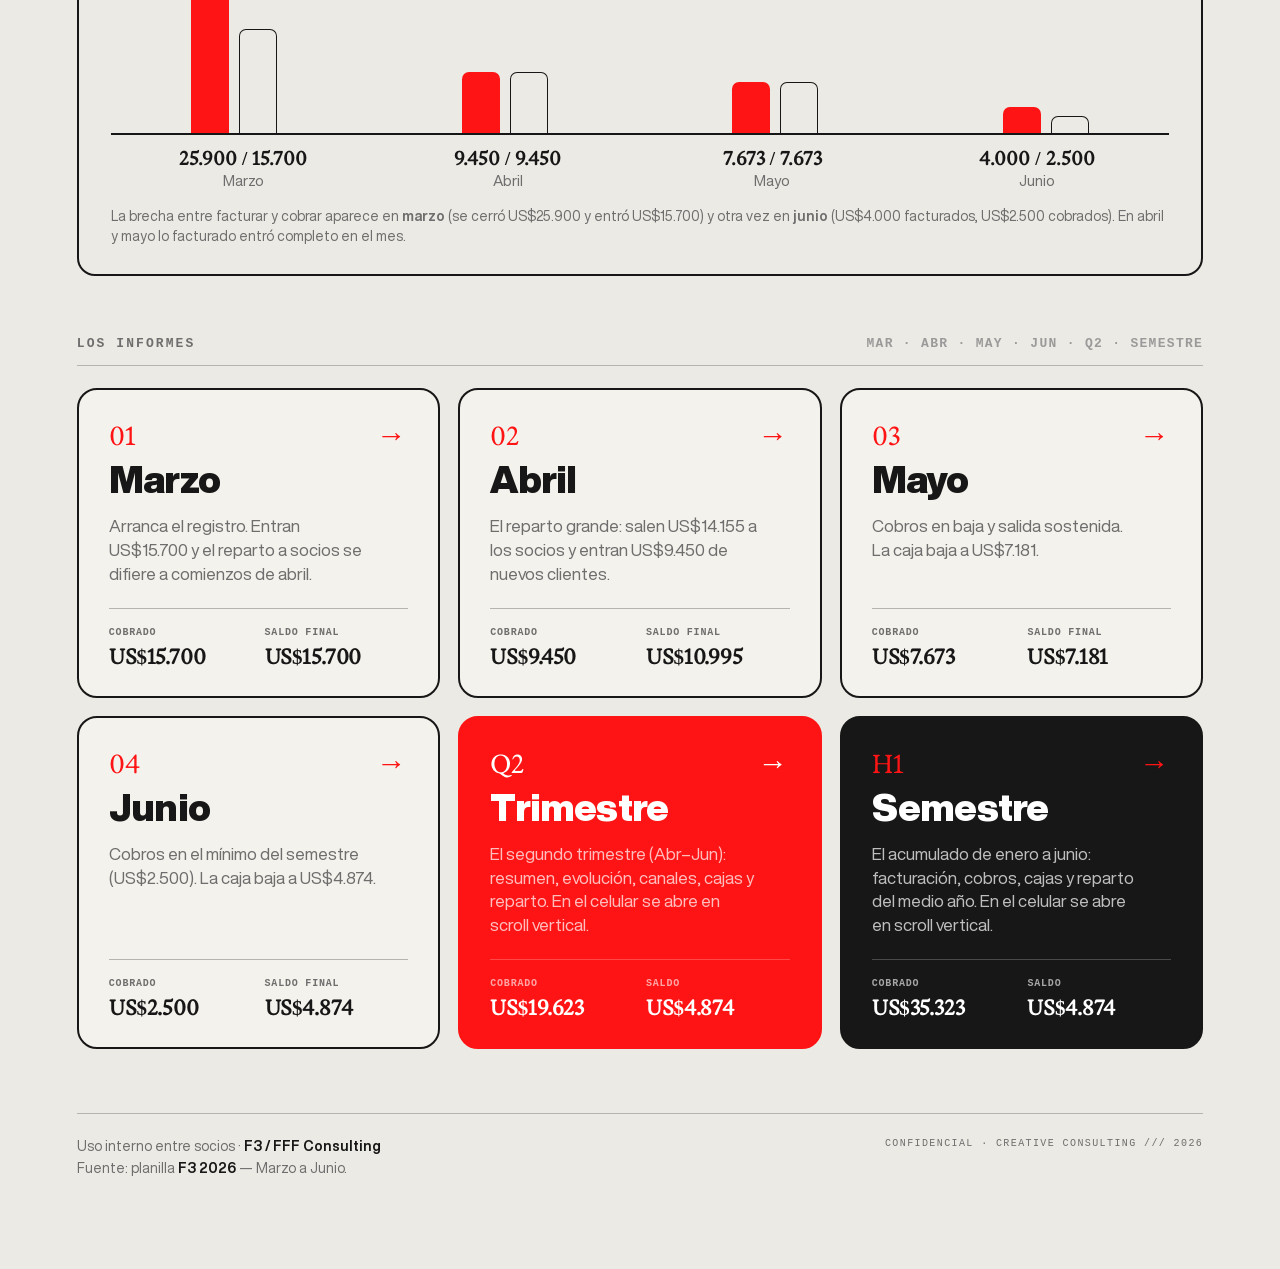
==== commit 019fa23c: "Agregar Junio, rescope trimestre a Q2 (Abr-Jun) y nuevo Semestre (Ene-Jun) - junio.html: nuevo deck " ====
--- a/index.html
+++ b/index.html
@@ -186,8 +186,8 @@
     </div>
   </header>
 
-  <h1>Caja del <span class="em">trimestre</span></h1>
-  <p class="lede">Reportes financieros internos para los socios — <b>Marzo a Mayo 2026</b>. Cada mes se lee con dos números: <b>lo facturado</b> (el trabajo cerrado) y <b>la caja</b> (lo que realmente entró). Moneda: dólares.</p>
+  <h1>Caja del <span class="em">semestre</span></h1>
+  <p class="lede">Reportes financieros internos para los socios — <b>Enero a Junio 2026</b> (F3 opera desde marzo). Cada mes se lee con dos números: <b>lo facturado</b> (el trabajo cerrado) y <b>la caja</b> (lo que realmente entró). Moneda: dólares.</p>
 
   <!-- ===== CAJA A HOY (en vivo) ===== -->
   <div class="live" id="cajaHoy" style="display:none">
@@ -208,43 +208,43 @@
   <div class="dash">
     <div class="kpis">
       <div class="kpi key">
-        <div class="kpi__l">Cobrado · Mar–May</div>
-        <div class="kpi__v num">US$32.823</div>
+        <div class="kpi__l">Cobrado · Ene–Jun</div>
+        <div class="kpi__v num">US$35.323</div>
         <div class="kpi__s">Lo que entró a la caja por ventas</div>
       </div>
       <div class="kpi">
-        <div class="kpi__l">Saldo al cierre · Mayo</div>
-        <div class="kpi__v num">US$7.181</div>
-        <div class="kpi__s">Disponible al 31 de mayo</div>
+        <div class="kpi__l">Saldo al cierre · Junio</div>
+        <div class="kpi__v num">US$4.874</div>
+        <div class="kpi__s">Disponible al 30 de junio</div>
       </div>
       <div class="kpi">
-        <div class="kpi__l">Facturado · Marzo</div>
-        <div class="kpi__v num">US$25.900</div>
-        <div class="kpi__s">Acuerdos cerrados en el mes</div>
+        <div class="kpi__l">Facturado · semestre</div>
+        <div class="kpi__v num">US$47.023</div>
+        <div class="kpi__s">75% ya entró; el resto en cuotas</div>
       </div>
       <div class="kpi">
-        <div class="kpi__l">Cobros · Mar → May</div>
-        <div class="kpi__v num">−51%</div>
-        <div class="kpi__s">De <b>US$15.700</b> a <b>US$7.673</b> por mes</div>
-      </div>
-    </div>
-    <p class="dashnote">El trimestre cierra <b>en positivo</b> pero la caja se reduce mes a mes: los cobros bajan, mientras el <b>reparto a socios</b> y los fijos sostienen el ritmo de salida.</p>
+        <div class="kpi__l">Cobros · Mar → Jun</div>
+        <div class="kpi__v num">−84%</div>
+        <div class="kpi__s">De <b>US$15.700</b> a <b>US$2.500</b> por mes</div>
+      </div>
+    </div>
+    <p class="dashnote">El semestre cierra <b>en positivo</b> (US$47.023 facturados, 75% cobrado) pero la caja se reduce mes a mes: los cobros bajan de US$15.700 a US$2.500, mientras el <b>reparto a socios</b> y los fijos sostienen el ritmo de salida.</p>
 
     <div class="charts">
       <!-- donut: canales -->
       <div class="chartcard">
         <div class="chartcard__t">De dónde entró</div>
-        <div class="chartcard__sub">Cobros por canal · trimestre</div>
+        <div class="chartcard__sub">Cobros por canal · semestre</div>
         <div class="donutwrap">
-          <div class="donut" style="background:conic-gradient(var(--f3-acento) 0 22.1%, var(--f3-negro) 22.1% 41.9%, var(--f3-gris-700) 41.9% 60.7%, var(--f3-gris-medio) 60.7% 72.2%, var(--f3-gris-400) 72.2% 100%);">
-            <div class="donut__c"><b class="num">US$30k</b><span>Cobrado</span></div>
+          <div class="donut" style="background:conic-gradient(var(--f3-acento) 0 19%, var(--f3-negro) 19% 36%, var(--f3-gris-700) 36% 52%, var(--f3-gris-medio) 52% 62%, var(--f3-gris-400) 62% 100%);">
+            <div class="donut__c"><b class="num">US$35k</b><span>Cobrado</span></div>
           </div>
           <div class="legend2">
-            <div class="lg"><span class="dot" style="background:var(--f3-acento)"></span><span class="nm">Mercury · Cáscara<br><span class="amt">US$6.700</span></span><span class="pc">22%</span></div>
-            <div class="lg"><span class="dot" style="background:var(--f3-negro)"></span><span class="nm">Efectivo / Cash<br><span class="amt">US$6.000</span></span><span class="pc">20%</span></div>
-            <div class="lg"><span class="dot" style="background:var(--f3-gris-700)"></span><span class="nm">Dreamworld<br><span class="amt">US$5.700</span></span><span class="pc">19%</span></div>
-            <div class="lg"><span class="dot" style="background:var(--f3-gris-medio)"></span><span class="nm">Brubank USD<br><span class="amt">US$3.500</span></span><span class="pc">12%</span></div>
-            <div class="lg"><span class="dot" style="background:var(--f3-gris-400)"></span><span class="nm">Otros (lemon, Binance…)<br><span class="amt">US$8.423</span></span><span class="pc">28%</span></div>
+            <div class="lg"><span class="dot" style="background:var(--f3-acento)"></span><span class="nm">Mercury · Cáscara<br><span class="amt">US$6.700</span></span><span class="pc">19%</span></div>
+            <div class="lg"><span class="dot" style="background:var(--f3-negro)"></span><span class="nm">Efectivo / Cash<br><span class="amt">US$6.000</span></span><span class="pc">17%</span></div>
+            <div class="lg"><span class="dot" style="background:var(--f3-gris-700)"></span><span class="nm">Dreamworld<br><span class="amt">US$5.700</span></span><span class="pc">16%</span></div>
+            <div class="lg"><span class="dot" style="background:var(--f3-gris-medio)"></span><span class="nm">Stripe / crypto<br><span class="amt">US$3.500</span></span><span class="pc">10%</span></div>
+            <div class="lg"><span class="dot" style="background:var(--f3-gris-400)"></span><span class="nm">Otros (Brubank, lemon, Binance…)<br><span class="amt">US$13.423</span></span><span class="pc">38%</span></div>
           </div>
         </div>
       </div>
@@ -252,15 +252,15 @@
       <!-- donut: salida -->
       <div class="chartcard">
         <div class="chartcard__t">A dónde fue</div>
-        <div class="chartcard__sub">La salida del trimestre · ≈US$26k</div>
+        <div class="chartcard__sub">La salida del semestre · ≈US$30k</div>
         <div class="donutwrap">
-          <div class="donut" style="background:conic-gradient(var(--f3-acento) 0 82%, var(--f3-negro) 82% 97%, var(--f3-gris-medio) 97% 100%);">
-            <div class="donut__c"><b class="num">≈US$26k</b><span>Salió</span></div>
+          <div class="donut" style="background:conic-gradient(var(--f3-acento) 0 76%, var(--f3-negro) 76% 92%, var(--f3-gris-medio) 92% 100%);">
+            <div class="donut__c"><b class="num">≈US$30k</b><span>Salió</span></div>
           </div>
           <div class="legend2">
-            <div class="lg"><span class="dot" style="background:var(--f3-acento)"></span><span class="nm">Reparto a socios<br><span class="amt">≈US$21.400</span></span><span class="pc">82%</span></div>
-            <div class="lg"><span class="dot" style="background:var(--f3-negro)"></span><span class="nm">Equipo fijo · Teo, Lola, Anto<br><span class="amt">≈US$3.950</span></span><span class="pc">15%</span></div>
-            <div class="lg"><span class="dot" style="background:var(--f3-gris-medio)"></span><span class="nm">Contenido y comisiones<br><span class="amt">≈US$820</span></span><span class="pc">3%</span></div>
+            <div class="lg"><span class="dot" style="background:var(--f3-acento)"></span><span class="nm">Reparto a socios<br><span class="amt">≈US$23.005</span></span><span class="pc">76%</span></div>
+            <div class="lg"><span class="dot" style="background:var(--f3-negro)"></span><span class="nm">Equipo fijo · Teo, Lola, Anto<br><span class="amt">≈US$5.100</span></span><span class="pc">17%</span></div>
+            <div class="lg"><span class="dot" style="background:var(--f3-gris-medio)"></span><span class="nm">Contenido y comisiones<br><span class="amt">≈US$2.345</span></span><span class="pc">8%</span></div>
           </div>
         </div>
       </div>
@@ -274,19 +274,21 @@
           <div class="bm"><div class="bm__pair"><div class="b-fact" style="height:100%"></div><div class="b-cob" style="height:61%"></div></div></div>
           <div class="bm"><div class="bm__pair"><div class="b-fact" style="height:36%"></div><div class="b-cob" style="height:36%"></div></div></div>
           <div class="bm"><div class="bm__pair"><div class="b-fact" style="height:30%"></div><div class="b-cob" style="height:30%"></div></div></div>
+          <div class="bm"><div class="bm__pair"><div class="b-fact" style="height:15%"></div><div class="b-cob" style="height:10%"></div></div></div>
         </div>
         <div class="bm__cap">
           <div class="bm__m"><b>25.900 / 15.700</b>Marzo</div>
           <div class="bm__m"><b>9.450 / 9.450</b>Abril</div>
           <div class="bm__m"><b>7.673 / 7.673</b>Mayo</div>
+          <div class="bm__m"><b>4.000 / 2.500</b>Junio</div>
         </div>
-        <div class="chartcard__foot">La brecha entre facturar y cobrar sólo aparece en <b>marzo</b> (se cerró US$25.900 y entró US$15.700; el resto llegó en cuotas). En abril y mayo lo facturado entró completo en el mes.</div>
+        <div class="chartcard__foot">La brecha entre facturar y cobrar aparece en <b>marzo</b> (se cerró US$25.900 y entró US$15.700) y otra vez en <b>junio</b> (US$4.000 facturados, US$2.500 cobrados). En abril y mayo lo facturado entró completo en el mes.</div>
       </div>
     </div>
   </div>
 
   <!-- ===== MESES ===== -->
-  <div class="section-label">Los informes<span>Mar · Abr · May · Trimestre</span></div>
+  <div class="section-label">Los informes<span>Mar · Abr · May · Jun · Q2 · Semestre</span></div>
   <div class="grid">
     <a class="card" href="marzo.html">
       <div class="card__no">01</div>
@@ -311,27 +313,47 @@
     <a class="card" href="mayo.html">
       <div class="card__no">03</div>
       <div class="card__month">Mayo</div>
-      <p class="card__head">Cobros en su punto más bajo y salida sostenida. La caja cierra el trimestre en US$7.181.</p>
+      <p class="card__head">Cobros en baja y salida sostenida. La caja baja a US$7.181.</p>
       <div class="card__res">
         <div><span>Cobrado</span><b class="num">US$7.673</b></div>
         <div><span>Saldo final</span><b class="num">US$7.181</b></div>
+        <div class="arrow">→</div>
+      </div>
+    </a>
+    <a class="card" href="junio.html">
+      <div class="card__no">04</div>
+      <div class="card__month">Junio</div>
+      <p class="card__head">Cobros en el mínimo del semestre (US$2.500). La caja baja a US$4.874.</p>
+      <div class="card__res">
+        <div><span>Cobrado</span><b class="num">US$2.500</b></div>
+        <div><span>Saldo final</span><b class="num">US$4.874</b></div>
         <div class="arrow">→</div>
       </div>
     </a>
     <a class="card sum red" href="trimestre.html">
       <div class="card__no">Q2</div>
       <div class="card__month">Trimestre</div>
-      <p class="card__head">La presentación del trimestre: resumen, evolución, canales, cajas y reparto. En el celular se abre en scroll vertical.</p>
-      <div class="card__res">
-        <div><span>Cobrado</span><b class="num">US$32.823</b></div>
-        <div><span>Saldo</span><b class="num">US$7.181</b></div>
+      <p class="card__head">El segundo trimestre (Abr–Jun): resumen, evolución, canales, cajas y reparto. En el celular se abre en scroll vertical.</p>
+      <div class="card__res">
+        <div><span>Cobrado</span><b class="num">US$19.623</b></div>
+        <div><span>Saldo</span><b class="num">US$4.874</b></div>
+        <div class="arrow">→</div>
+      </div>
+    </a>
+    <a class="card sum" href="semestre.html">
+      <div class="card__no">H1</div>
+      <div class="card__month">Semestre</div>
+      <p class="card__head">El acumulado de enero a junio: facturación, cobros, cajas y reparto del medio año. En el celular se abre en scroll vertical.</p>
+      <div class="card__res">
+        <div><span>Cobrado</span><b class="num">US$35.323</b></div>
+        <div><span>Saldo</span><b class="num">US$4.874</b></div>
         <div class="arrow">→</div>
       </div>
     </a>
   </div>
 
   <footer>
-    <div>Uso interno entre socios · <b>F3 / FFF Consulting</b><br>Fuente: planilla <b>F3 2026</b> — Marzo, Abril, Mayo.</div>
+    <div>Uso interno entre socios · <b>F3 / FFF Consulting</b><br>Fuente: planilla <b>F3 2026</b> — Marzo a Junio.</div>
     <div class="mono">Confidencial · Creative Consulting /// 2026</div>
   </footer>
 
